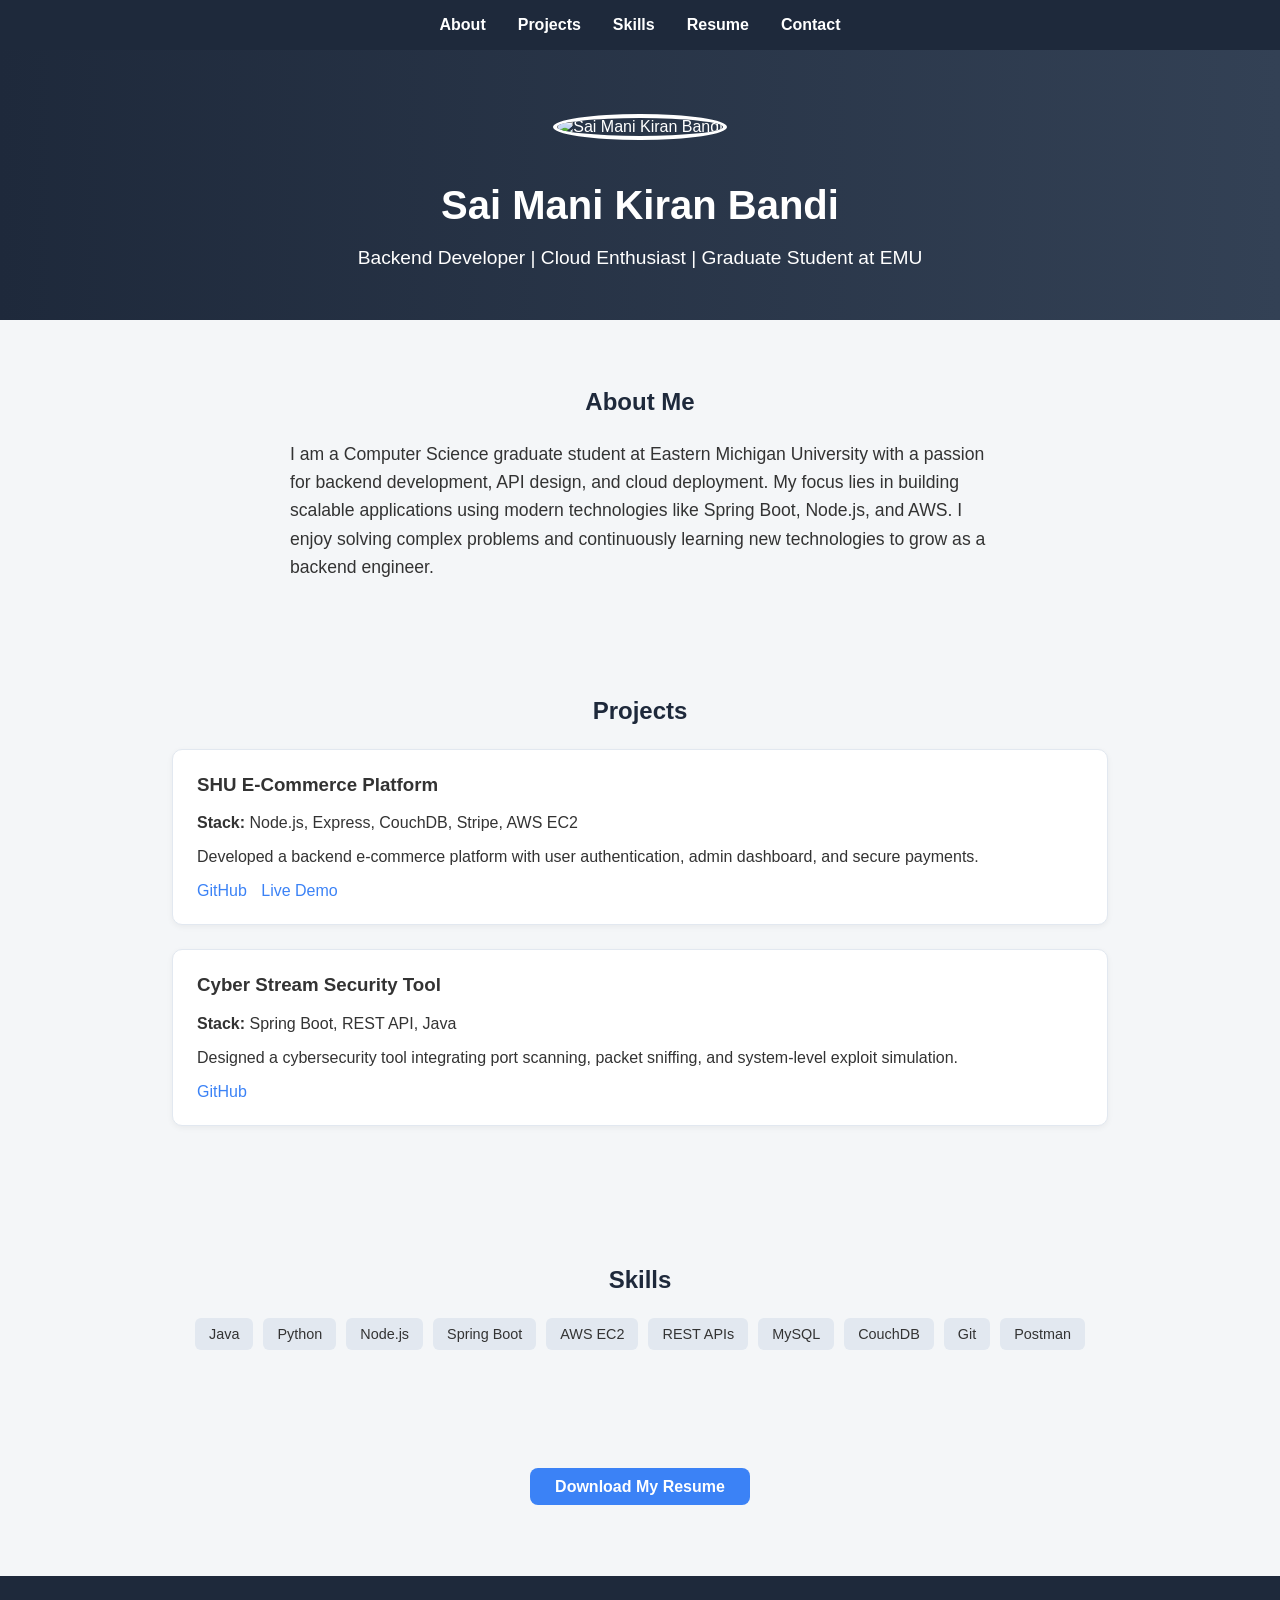
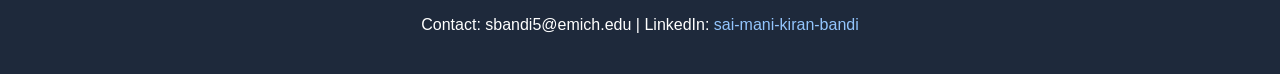
==== index.html @ 6022fe40 "Started the bare skeleton of portfolio website" ====
<!DOCTYPE html>
<html lang="en">
<head>
  <meta charset="UTF-8" />
  <meta name="viewport" content="width=device-width, initial-scale=1.0" />
  <title>Sai Mani Kiran Bandi | Portfolio</title>
  <style>
    * {
      box-sizing: border-box;
      scroll-behavior: smooth;
    }
    body {
      font-family: 'Segoe UI', Tahoma, Geneva, Verdana, sans-serif;
      margin: 0;
      padding: 0;
      background: #f4f6f8;
      color: #333;
    }
    nav {
      background: #1e293b;
      padding: 1rem;
      display: flex;
      justify-content: center;
      gap: 2rem;
    }
    nav a {
      color: #fff;
      text-decoration: none;
      font-weight: bold;
    }
    nav a:hover {
      color: #93c5fd;
    }
    header {
      text-align: center;
      padding: 4rem 1rem 2rem;
      background: linear-gradient(to right, #1e293b, #334155);
      color: white;
    }
    header img {
      border-radius: 50%;
      width: 130px;
      height: 130px;
      object-fit: cover;
      border: 4px solid #fff;
      margin-bottom: 1rem;
    }
    .hero h1 {
      font-size: 2.5rem;
      margin-bottom: 0.5rem;
    }
    .hero p {
      font-size: 1.2rem;
    }
    section {
      padding: 3rem 2rem;
      max-width: 1000px;
      margin: auto;
    }
    h2 {
      color: #1e293b;
      margin-bottom: 1.5rem;
      text-align: center;
    }
    .about p {
      max-width: 700px;
      margin: auto;
      font-size: 1.1rem;
      line-height: 1.6;
    }
    .project-card {
      background: white;
      border: 1px solid #e2e8f0;
      border-radius: 10px;
      padding: 1.5rem;
      margin-bottom: 1.5rem;
      box-shadow: 0 2px 6px rgba(0, 0, 0, 0.05);
    }
    .project-card h3 {
      margin-top: 0;
    }
    .project-card a {
      color: #3b82f6;
      text-decoration: none;
      margin-right: 10px;
    }
    .skills {
      display: flex;
      flex-wrap: wrap;
      gap: 10px;
      justify-content: center;
    }
    .skills span {
      background: #e2e8f0;
      padding: 8px 14px;
      border-radius: 6px;
      font-size: 0.9rem;
    }
    .resume {
      text-align: center;
      margin-top: 2rem;
    }
    .resume a {
      background: #3b82f6;
      color: white;
      padding: 10px 25px;
      border-radius: 8px;
      text-decoration: none;
      font-weight: bold;
    }
    footer {
      background: #1e293b;
      color: white;
      text-align: center;
      padding: 1.5rem 1rem;
      margin-top: 2rem;
    }
    footer a {
      color: #93c5fd;
      text-decoration: none;
    }
  </style>
</head>
<body>
  <nav>
    <a href="#about">About</a>
    <a href="#projects">Projects</a>
    <a href="#skills">Skills</a>
    <a href="#resume">Resume</a>
    <a href="#contact">Contact</a>
  </nav>

  <header class="hero">
    <img src="./Images/20240710_191443.jpg" alt="Sai Mani Kiran Bandi" />
    <h1>Sai Mani Kiran Bandi</h1>
    <p>Backend Developer | Cloud Enthusiast | Graduate Student at EMU</p>
  </header>

  <section id="about" class="about">
    <h2>About Me</h2>
    <p>
      I am a Computer Science graduate student at Eastern Michigan University with a passion for backend development, API design, and cloud deployment. My focus lies in building scalable applications using modern technologies like Spring Boot, Node.js, and AWS. I enjoy solving complex problems and continuously learning new technologies to grow as a backend engineer.
    </p>
  </section>

  <section id="projects">
    <h2>Projects</h2>
    <div class="project-card">
      <h3>SHU E-Commerce Platform</h3>
      <p><strong>Stack:</strong> Node.js, Express, CouchDB, Stripe, AWS EC2</p>
      <p>Developed a backend e-commerce platform with user authentication, admin dashboard, and secure payments.</p>
      <a href="https://github.com/yourusername/shu-ecommerce" target="_blank">GitHub</a>
      <a href="https://saimanikiranbandi.com/Ecommerce-couchdb/Login/login.html" target="_blank">Live Demo</a>
    </div>
    <div class="project-card">
      <h3>Cyber Stream Security Tool</h3>
      <p><strong>Stack:</strong> Spring Boot, REST API, Java</p>
      <p>Designed a cybersecurity tool integrating port scanning, packet sniffing, and system-level exploit simulation.</p>
      <a href="https://github.com/yourusername/cyber-stream" target="_blank">GitHub</a>
    </div>
  </section>

  <section id="skills">
    <h2>Skills</h2>
    <div class="skills">
      <span>Java</span>
      <span>Python</span>
      <span>Node.js</span>
      <span>Spring Boot</span>
      <span>AWS EC2</span>
      <span>REST APIs</span>
      <span>MySQL</span>
      <span>CouchDB</span>
      <span>Git</span>
      <span>Postman</span>
    </div>
  </section>

  <section id="resume" class="resume">
    <a href="/resume/SaiManiKiranBandi_Backend_Resume.pdf" target="_blank">Download My Resume</a>
  </section>

  <footer id="contact">
    <p>Contact: sbandi5@emich.edu | LinkedIn: <a href="https://linkedin.com/in/sai-mani-kiran-bandi-66b18a21a">sai-mani-kiran-bandi</a></p>
  </footer>
</body>
</html>
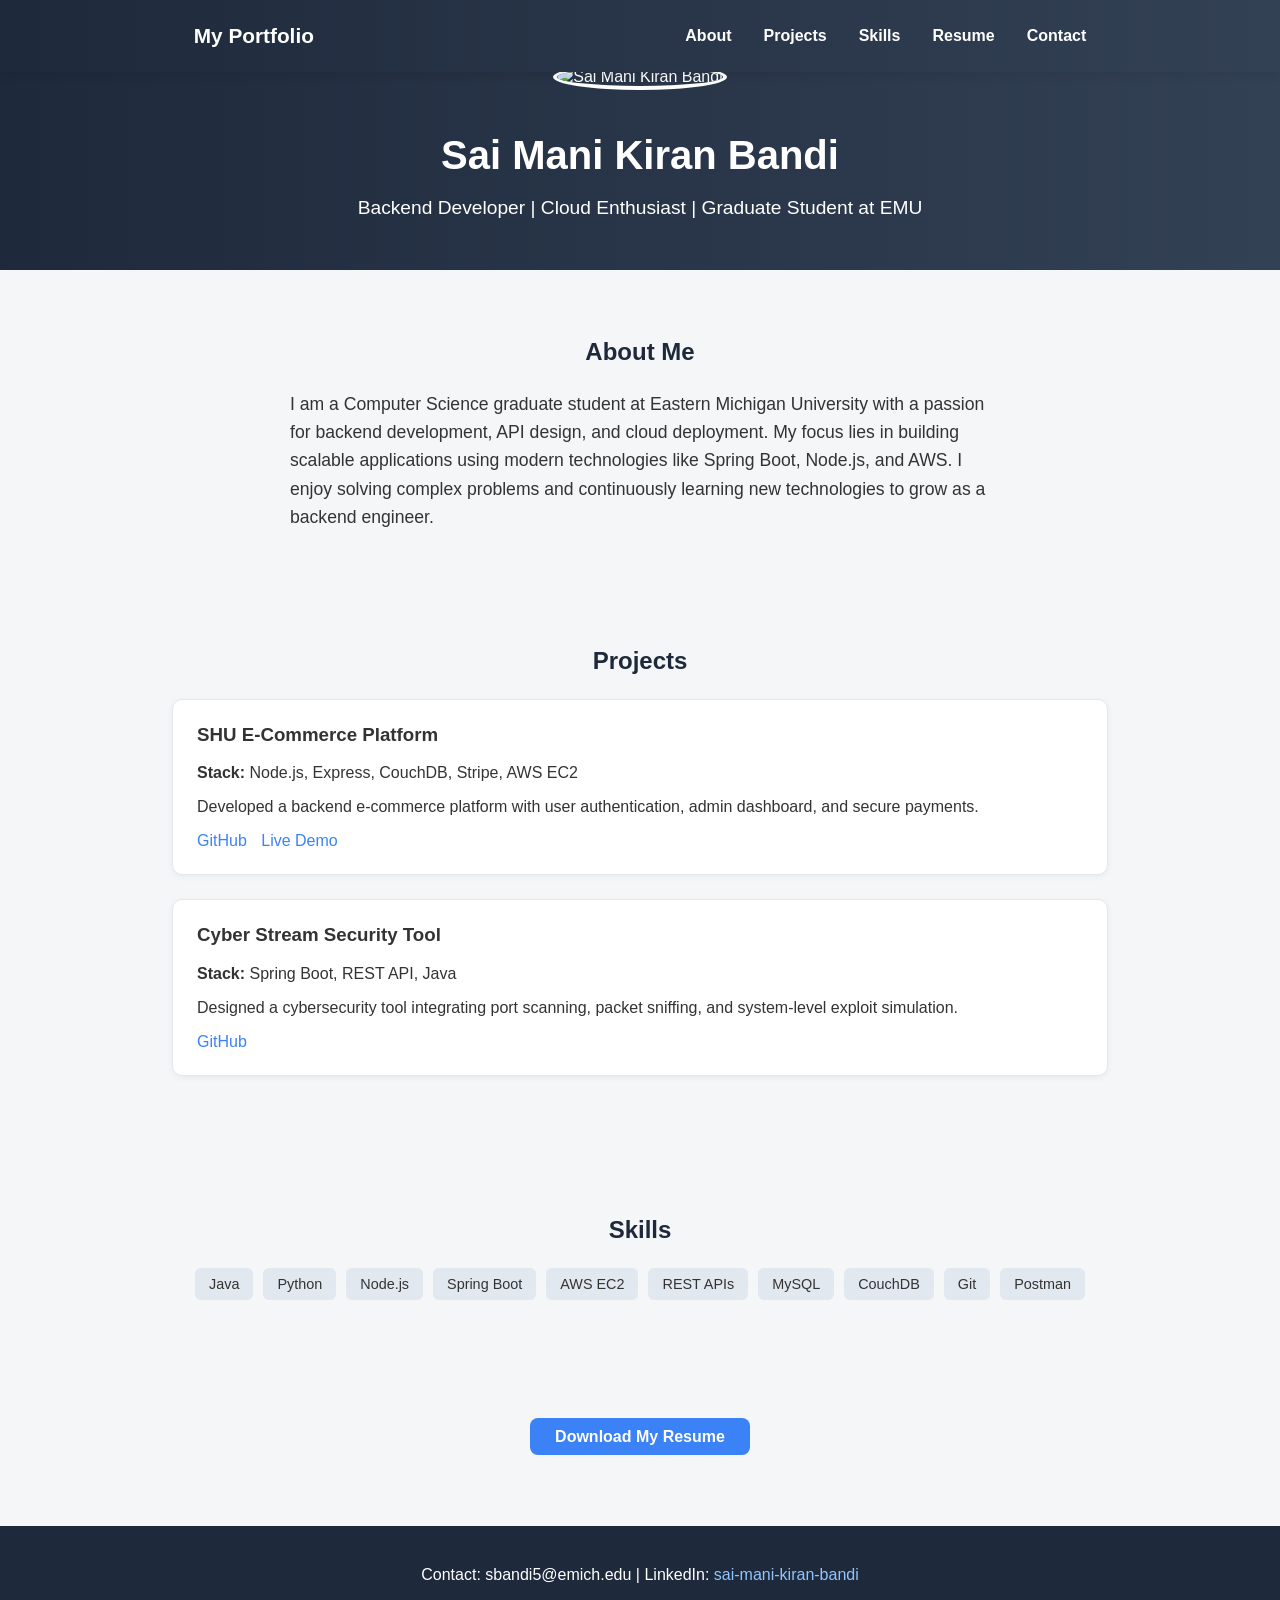
==== commit 01ef7d67: "changed the look of the nav bar" ====
--- a/index.html
+++ b/index.html
@@ -20,8 +20,12 @@
       background: #1e293b;
       padding: 1rem;
       display: flex;
-      justify-content: center;
+      justify-content: space-around;
       gap: 2rem;
+    }
+    nav h3{
+      color: #fff;
+      font-weight: bold;
     }
     nav a {
       color: #fff;
@@ -122,13 +126,23 @@
   </style>
 </head>
 <body>
-  <nav>
-    <a href="#about">About</a>
-    <a href="#projects">Projects</a>
-    <a href="#skills">Skills</a>
-    <a href="#resume">Resume</a>
-    <a href="#contact">Contact</a>
-  </nav>
+  <nav style="
+    background: linear-gradient(to right, #1e293b, #334155);
+    padding: 1.5rem;
+    position: fixed;
+    width: 100%;
+    top: 0;
+    z-index: 1000;
+    box-shadow: 0 2px 10px rgba(0,0,0,0.1);">
+    <h3 style="margin: 0; font-size: 1.3rem;"><a href="./index.html">My Portfolio</a></h3>
+    <div style="display: flex; gap: 2rem; align-items: center;">
+      <a href="#about" style="transition: color 0.3s ease;">About</a>
+      <a href="#projects" style="transition: color 0.3s ease;">Projects</a>
+      <a href="#skills" style="transition: color 0.3s ease;">Skills</a>
+      <a href="#resume" style="transition: color 0.3s ease;">Resume</a>
+      <a href="#contact" style="transition: color 0.3s ease;">Contact</a>
+    </div>
+  </nav></nav>
 
   <header class="hero">
     <img src="./Images/20240710_191443.jpg" alt="Sai Mani Kiran Bandi" />
@@ -177,7 +191,7 @@
   </section>
 
   <section id="resume" class="resume">
-    <a href="/resume/SaiManiKiranBandi_Backend_Resume.pdf" target="_blank">Download My Resume</a>
+    <a href="./Resume/SaiManiKiranBandiResume.pdf" target="_blank">Download My Resume</a>
   </section>
 
   <footer id="contact">
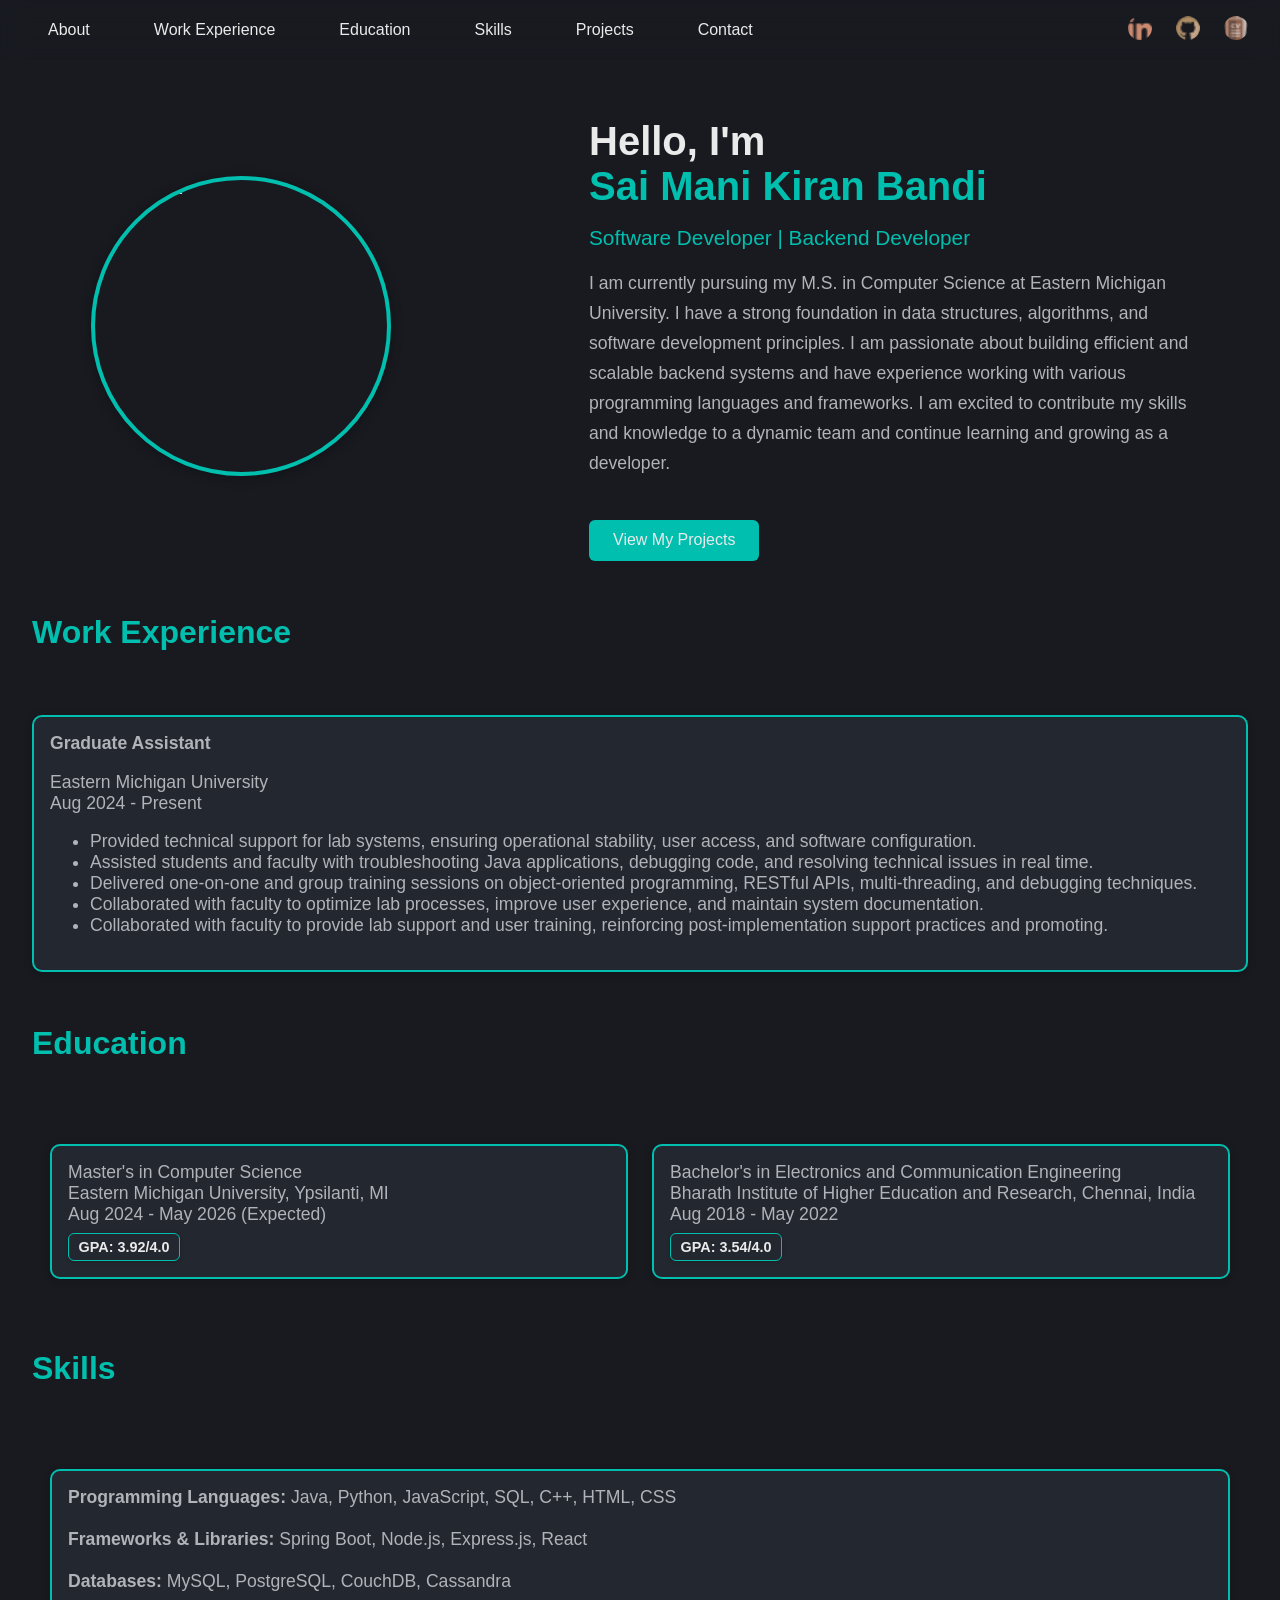
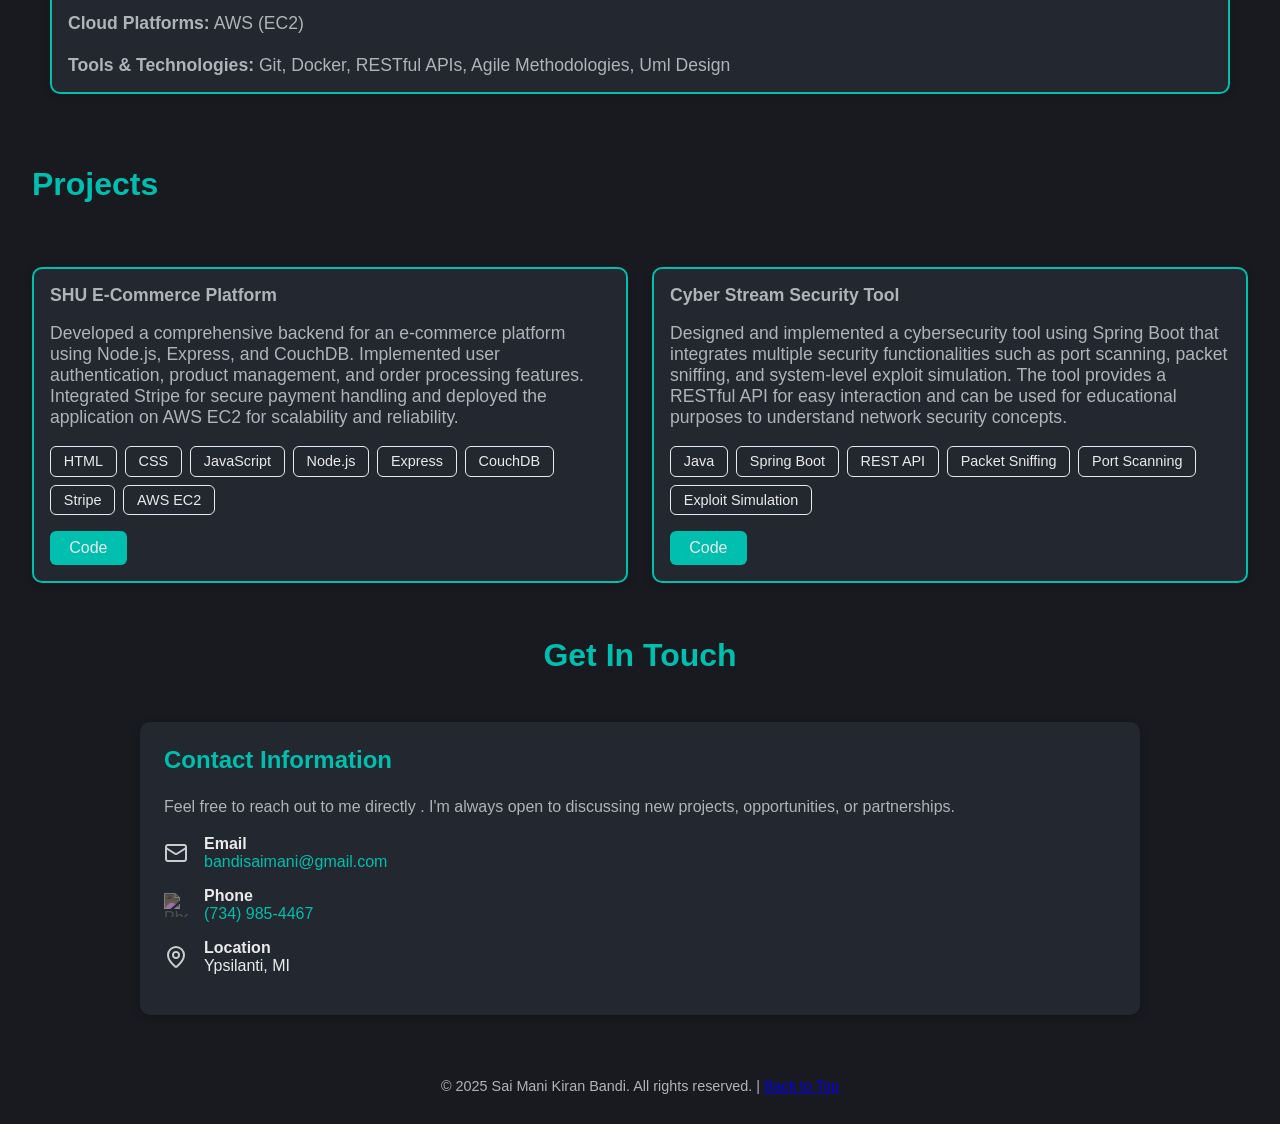
==== commit 45468e4a: "changed the filename to index.html" ====
--- a/index.html
+++ b/index.html
@@ -1,201 +1,692 @@
 <!DOCTYPE html>
 <html lang="en">
+
 <head>
-  <meta charset="UTF-8" />
-  <meta name="viewport" content="width=device-width, initial-scale=1.0" />
-  <title>Sai Mani Kiran Bandi | Portfolio</title>
-  <style>
-    * {
-      box-sizing: border-box;
-      scroll-behavior: smooth;
-    }
-    body {
-      font-family: 'Segoe UI', Tahoma, Geneva, Verdana, sans-serif;
-      margin: 0;
-      padding: 0;
-      background: #f4f6f8;
-      color: #333;
-    }
-    nav {
-      background: #1e293b;
-      padding: 1rem;
-      display: flex;
-      justify-content: space-around;
-      gap: 2rem;
-    }
-    nav h3{
-      color: #fff;
-      font-weight: bold;
-    }
-    nav a {
-      color: #fff;
-      text-decoration: none;
-      font-weight: bold;
-    }
-    nav a:hover {
-      color: #93c5fd;
-    }
-    header {
-      text-align: center;
-      padding: 4rem 1rem 2rem;
-      background: linear-gradient(to right, #1e293b, #334155);
-      color: white;
-    }
-    header img {
-      border-radius: 50%;
-      width: 130px;
-      height: 130px;
-      object-fit: cover;
-      border: 4px solid #fff;
-      margin-bottom: 1rem;
-    }
-    .hero h1 {
-      font-size: 2.5rem;
-      margin-bottom: 0.5rem;
-    }
-    .hero p {
-      font-size: 1.2rem;
-    }
-    section {
-      padding: 3rem 2rem;
-      max-width: 1000px;
-      margin: auto;
-    }
-    h2 {
-      color: #1e293b;
-      margin-bottom: 1.5rem;
-      text-align: center;
-    }
-    .about p {
-      max-width: 700px;
-      margin: auto;
-      font-size: 1.1rem;
-      line-height: 1.6;
-    }
-    .project-card {
-      background: white;
-      border: 1px solid #e2e8f0;
-      border-radius: 10px;
-      padding: 1.5rem;
-      margin-bottom: 1.5rem;
-      box-shadow: 0 2px 6px rgba(0, 0, 0, 0.05);
-    }
-    .project-card h3 {
-      margin-top: 0;
-    }
-    .project-card a {
-      color: #3b82f6;
-      text-decoration: none;
-      margin-right: 10px;
-    }
-    .skills {
-      display: flex;
-      flex-wrap: wrap;
-      gap: 10px;
-      justify-content: center;
-    }
-    .skills span {
-      background: #e2e8f0;
-      padding: 8px 14px;
-      border-radius: 6px;
-      font-size: 0.9rem;
-    }
-    .resume {
-      text-align: center;
-      margin-top: 2rem;
-    }
-    .resume a {
-      background: #3b82f6;
-      color: white;
-      padding: 10px 25px;
-      border-radius: 8px;
-      text-decoration: none;
-      font-weight: bold;
-    }
-    footer {
-      background: #1e293b;
-      color: white;
-      text-align: center;
-      padding: 1.5rem 1rem;
-      margin-top: 2rem;
-    }
-    footer a {
-      color: #93c5fd;
-      text-decoration: none;
-    }
-  </style>
+    <meta charset="UTF-8">
+    <meta name="viewport" content="width=device-width, initial-scale=1.0">
+    <title>Portfolio</title>
+    <style>
+        :root {
+            --bg-color: #181a20;
+            --card-bg: #23272f;
+            --accent: #00bfae;
+            --text: #eaeaea;
+            --text-secondary: #b0b3b8;
+            --nav-bg: #23272f;
+            --nav-hover: #2c313a;
+        }
+
+        /* Universal box-sizing to avoid unexpected overflows */
+        * {
+            box-sizing: border-box;
+        }
+
+        html,
+        body {
+            margin: 0;
+            padding: 0;
+            font-family: 'Segoe UI', 'Roboto', Arial, sans-serif;
+            background: var(--bg-color);
+            color: var(--text);
+            min-height: 100vh;
+            /* Prevent horizontal scrolling on narrow screens */
+            overflow-x: hidden;
+            scroll-behavior: smooth;
+        }
+
+        header {
+            backdrop-filter: blur(12px);
+            position: sticky;
+            top: 0;
+        }
+
+        nav.nav-div {
+            display: flex;
+            justify-content: space-between;
+            align-items: center;
+            padding: 1rem 2rem;
+        }
+
+        ul.list-items {
+            list-style: none;
+            display: flex;
+            gap: 2rem;
+            margin: 0;
+            padding: 0;
+        }
+
+        ul.list-items li a {
+            color: var(--text);
+            text-decoration: none;
+            font-weight: 500;
+            transition: color 0.2s;
+            padding: 0.5rem 1rem;
+            border-radius: 6px;
+        }
+
+        /* Ensure list items wrap gracefully to avoid horizontal overflow */
+        li {
+            word-wrap: break-word;
+        }
+
+        ul.list-items li a:hover {
+            background: var(--nav-hover);
+            color: var(--accent);
+        }
+
+        .images_nav {
+            display: flex;
+            gap: 1.5rem;
+            align-items: center;
+        }
+
+        .images_nav img {
+            width: 24px;
+            height: 24px;
+            filter: brightness(0.9) invert(0.8);
+            transition: filter 0.2s, transform 0.2s;
+            border-radius: 50%;
+        }
+
+        .images_nav a:hover img {
+            filter: brightness(1.2) invert(0.5) sepia(1) hue-rotate(120deg);
+            transform: scale(1.15);
+        }
+
+        .hero {
+            display: flex;
+            width: 100%;
+            flex-direction: row;
+            flex-wrap: wrap;
+            align-items: center;
+            justify-content: space-around;
+            gap: 3rem;
+            margin: 2rem 0;
+            max-width: 100%;
+            padding: 0 1rem;
+        }
+
+        .profile-img {
+            width: 300px;
+            height: 300px;
+            max-width: 90vw;
+            max-height: 90vw;
+            object-fit: cover;
+            border-radius: 50%;
+            border: 4px solid var(--accent);
+            box-shadow: 0 2px 12px rgba(0, 0, 0, 0.3);
+        }
+
+        .hero-text {
+            max-width: 600px;
+            flex: 1 1 300px;
+        }
+
+        .hero-text h1 {
+            font-size: 2.5rem;
+            margin-bottom: 0.5rem;
+            font-weight: 700;
+        }
+
+        .highlight {
+            color: var(--accent);
+        }
+
+        .hero-text h2 {
+            font-size: 1.3rem;
+            color: var(--accent);
+            margin-bottom: 1.2rem;
+            font-weight: 500;
+        }
+
+        .hero-text p {
+            color: var(--text-secondary);
+            font-size: 1.1rem;
+            line-height: 1.7;
+        }
+
+        .projects-button {
+            margin-top: 1.5rem;
+            padding: 0.7rem 1.5rem;
+            font-size: 1rem;
+            color: var(--text);
+            background: var(--accent);
+            border: none;
+            border-radius: 6px;
+            cursor: pointer;
+            transition: background 0.2s, transform 0.2s;
+        }
+
+        @media (max-width: 700px) {
+            .hero {
+                flex-direction: column;
+                gap: 2rem;
+                padding: 2rem 1rem;
+            }
+
+            nav.nav-div {
+                flex-direction: column;
+                gap: 1rem;
+                padding: 1rem;
+            }
+        }
+
+        .work-experience {
+            display: flex;
+            width: 100%;
+            flex-direction: column;
+            align-items: left;
+            justify-content: center;
+            gap: 3rem;
+            margin: 2rem 0;
+            max-width: 100%;
+            padding: 0 2rem;
+        }
+
+        .work-experience h1 {
+            font-size: 2rem;
+            color: var(--accent);
+            margin-bottom: 1rem;
+            text-align: left;
+            font-weight: 700;
+        }
+
+        .work {
+            display: flex;
+            flex-direction: column;
+            gap: 1.5rem;
+            color: var(--text-secondary);
+            font-size: 1.1rem;
+            text-align: left;
+            font-weight: 500;
+        }
+
+        .work section {
+            border: #00bfae solid 2px;
+            padding: 1rem;
+            border-radius: 10px;
+            background: var(--card-bg);
+            box-shadow: 0 2px 8px rgba(0, 0, 0, 0.2);
+            min-width: 0;
+        }
+
+        .Education {
+            display: flex;
+            width: 100%;
+            flex-direction: column;
+            align-items: left;
+            justify-content: center;
+            gap: 3rem;
+            margin: 2rem 0;
+            max-width: 100%;
+            padding: 0 2rem;
+        }
+
+        .university-details {
+            display: flex;
+            flex-direction: row;
+            flex-wrap: wrap;
+            gap: 1.5rem;
+            color: var(--text-secondary);
+            font-size: 1.1rem;
+            text-align: left;
+            font-weight: 500;
+            justify-content: flex-start;
+            border: #181a20 solid 2px;
+            padding: 1rem;
+        }
+
+        .university-details section {
+            flex: 1 1 calc(50% - 1.5rem);
+            min-width: 280px;
+            border: #00bfae solid 2px;
+            padding: 1rem;
+            border-radius: 10px;
+            background: var(--card-bg);
+            box-shadow: 0 2px 8px rgba(0, 0, 0, 0.2);
+        }
+
+        .Education h1 {
+            font-size: 2rem;
+            color: var(--accent);
+            margin-bottom: 1rem;
+            text-align: left;
+            font-weight: 700;
+        }
+
+        .Gpa-div {
+            margin-top: 0.5rem;
+            font-weight: 600;
+            color: var(--text);
+            background: var(--nav-bg);
+            display: inline-block;
+            padding: 0.3rem 0.6rem;
+            border-radius: 6px;
+            font-size: 0.9rem;
+            box-shadow: 0 1px 4px rgba(0, 0, 0, 0.2);
+            border: 1px solid var(--accent);
+        }
+
+        @media (max-width: 700px) {
+            .university-details {
+                flex-direction: column;
+                gap: 1rem;
+            }
+        }
+
+        .Projects {
+            display: flex;
+            width: 100%;
+            flex-direction: column;
+            align-items: left;
+            justify-content: center;
+            gap: 3rem;
+            margin: 2rem 0;
+            max-width: 100%;
+            padding: 0 2rem;
+        }
+
+        .project-Details {
+            display: flex;
+            flex-direction: row;
+            flex-wrap: wrap;
+            gap: 1.5rem;
+            color: var(--text-secondary);
+            font-size: 1.1rem;
+            text-align: left;
+            font-weight: 500;
+        }
+
+        .project-Details section {
+            flex: 1 1 calc(50% - 1.5rem);
+            min-width: 280px;
+            border: #00bfae solid 2px;
+            padding: 1rem;
+            border-radius: 10px;
+            background: var(--card-bg);
+            box-shadow: 0 2px 8px rgba(0, 0, 0, 0.2);
+        }
+
+        .Projects h1 {
+            font-size: 2rem;
+            color: var(--accent);
+            margin-bottom: 1rem;
+            text-align: left;
+            font-weight: 700;
+        }
+
+        .tech-stack {
+            margin-top: 1rem;
+            display: flex;
+            flex-wrap: wrap;
+            gap: 0.5rem;
+        }
+
+        .tech-buttons {
+            background: var(--nav-bg);
+            color: var(--text);
+            border: 1px solid;
+            border-radius: 6px;
+            padding: 0.4rem 0.8rem;
+            font-size: 0.9rem;
+            cursor: default;
+        }
+
+        .tech-buttons:hover {
+            background: var(--accent);
+            color: var(--bg-color);
+            border-color: var(--accent);
+        }
+
+        .GitLink {
+            margin-top: 1rem;
+            padding: 0.5rem 1.2rem;
+            font-size: 1rem;
+            color: var(--text);
+            background: var(--accent);
+            border: none;
+            border-radius: 6px;
+            cursor: pointer;
+            transition: background 0.2s, transform 0.2s;
+        }
+
+        .GitLink a {
+            color: var(--text);
+            text-decoration: none;
+        }
+        .GitLink:hover {
+            background: var(--nav-hover);
+            color: var(--accent);
+            transform: scale(1.05);
+        }
+        @media (max-width: 700px) {
+            .project-Details {
+                flex-direction: column;
+                gap: 1rem;
+            }
+        }
+        .contact-section {
+            display: flex;
+            width: 100%;
+            flex-direction: column;
+            align-items: center;
+            justify-content: center;
+            gap: 2rem;
+            margin: 2rem 0;
+            max-width: 100%;
+            padding: 0 2rem;
+        }
+        .contact-title {
+            font-size: 2rem;
+            color: var(--accent);
+            margin-bottom: 1rem;
+            text-align: center;
+            font-weight: 700;
+        }
+        .contact-container {
+            display: flex;
+            flex-direction: row;
+            flex-wrap: wrap;
+            gap: 2rem;
+            width: 100%;
+            max-width: 1000px;
+        }
+        .contact-info, .contact-form {
+            flex: 1 1 320px;
+            background: var(--card-bg);
+            padding: 1.5rem;
+            border-radius: 10px;
+            box-shadow: 0 2px 8px rgba(0, 0, 0, 0.2);
+        }
+        .contact-info h2, .contact-form h2 {
+            margin-top: 0;
+            color: var(--accent);
+        }
+        .contact-info p {
+            color: var(--text-secondary);
+            line-height: 1.6;
+        }
+        .contact-item {
+            display: flex;
+            align-items: center;
+            gap: 1rem;
+            margin: 1rem 0;
+        }
+        .contact-icon {
+            width: 24px;
+            height: 24px;
+            filter: brightness(0.9) invert(0.8);
+        }
+        .contact-label {
+            font-weight: 600;
+            color: var(--text);
+        }
+        .contact-link {
+            color: var(--accent);
+            text-decoration: none;
+        }
+        .contact-link:hover {
+            text-decoration: underline;
+        }
+        .contact-form label {
+            display: block;
+            margin: 0.5rem 0 0.2rem;
+            color: var(--text);
+            font-weight: 600;
+        }
+        .contact-form input, .contact-form textarea {
+            width: 100%;
+            padding: 0.5rem;
+            border: 1px solid #444c56;
+            border-radius: 6px;
+            background: var(--nav-bg);
+            color: var(--text);
+            font-size: 1rem;
+            resize: vertical;
+        }
+        .contact-form input:focus, .contact-form textarea:focus {
+            outline: none;
+            border-color: var(--accent);
+            box-shadow: 0 0 5px var(--accent);
+        }
+        .send-btn {
+            margin-top: 1rem;
+            padding: 0.7rem 1.5rem;
+            font-size: 1rem;
+            color: var(--text);
+            background: var(--accent);
+            border: none;
+            border-radius: 6px;
+            cursor: pointer;
+            display: flex;
+            align-items: center;
+            gap: 0.5rem;
+            transition: background 0.2s, transform 0.2s;
+        }
+        .send-btn:hover {
+            background: var(--nav-hover);
+            color: var(--accent);
+            transform: scale(1.05);
+        }
+        .send-icon {
+            width: 20px;
+            height: 20px;
+            filter: brightness(0.9) invert(0.8);
+        }
+        @media (max-width: 700px) {
+            .contact-container {
+                flex-direction: column;
+            }
+        }
+
+        footer {
+            text-align: center;
+            padding: 1rem;
+            color: var(--text-secondary);
+            font-size: 0.9rem;
+            margin-top: 2rem;
+        }
+    </style>
 </head>
+
 <body>
-  <nav style="
-    background: linear-gradient(to right, #1e293b, #334155);
-    padding: 1.5rem;
-    position: fixed;
-    width: 100%;
-    top: 0;
-    z-index: 1000;
-    box-shadow: 0 2px 10px rgba(0,0,0,0.1);">
-    <h3 style="margin: 0; font-size: 1.3rem;"><a href="./index.html">My Portfolio</a></h3>
-    <div style="display: flex; gap: 2rem; align-items: center;">
-      <a href="#about" style="transition: color 0.3s ease;">About</a>
-      <a href="#projects" style="transition: color 0.3s ease;">Projects</a>
-      <a href="#skills" style="transition: color 0.3s ease;">Skills</a>
-      <a href="#resume" style="transition: color 0.3s ease;">Resume</a>
-      <a href="#contact" style="transition: color 0.3s ease;">Contact</a>
+    <header id="header-div">
+        <nav class="nav-div">
+            <ul class="list-items">
+                <li><a href="#about">About</a></li>
+                <li><a href="#work-experience">Work Experience</a></li>
+                <li><a href="#education">Education</a></li>
+                <li><a href="#skills">Skills</a></li>
+                <li><a href="#projects">Projects</a></li>
+                <li><a href="#contact">Contact</a></li>
+            </ul>
+            <div class="images_nav">
+                <a href="https://linkedin.com/in/sai-mani-kiran-bandi-66b18a21a" target="_blank">
+                    <img src="./Images/linkedin.png" alt="LinkedIn">
+                </a>
+                <a href="https://github.com/sbandi5" target="_blank">
+                    <img src="./Images/github.png" alt="GitHub">
+                </a>
+                <a href="./Resume/SaiManiKiranBandiResume.pdf" target="_blank">
+                    <img src="./Images/resume.png" alt="Resume">
+                </a>
+            </div>
+        </nav>
+    </header>
+
+    <div class="hero" id="about">
+        <img src="./Images/20240710_191443.jpg" alt="HeadShot" class="profile-img">
+        <div class="hero-text">
+            <h1>Hello, I'm <br><span class="highlight">Sai Mani Kiran Bandi</span></h1>
+            <h2>Software Developer | Backend Developer</h2>
+            <p>
+                I am currently pursuing my M.S. in Computer Science at Eastern Michigan University.
+                I have a strong foundation in data structures, algorithms, and software development principles.
+                I am passionate about building efficient and scalable backend systems and have experience working with
+                various programming languages and frameworks.
+                I am excited to contribute my skills and knowledge to a dynamic team and continue learning and growing
+                as a developer.
+            </p>
+            <button class="projects-button" onclick="location.href='#projects'">View My Projects</button>
+        </div>
     </div>
-  </nav></nav>
-
-  <header class="hero">
-    <img src="./Images/20240710_191443.jpg" alt="Sai Mani Kiran Bandi" />
-    <h1>Sai Mani Kiran Bandi</h1>
-    <p>Backend Developer | Cloud Enthusiast | Graduate Student at EMU</p>
-  </header>
-
-  <section id="about" class="about">
-    <h2>About Me</h2>
-    <p>
-      I am a Computer Science graduate student at Eastern Michigan University with a passion for backend development, API design, and cloud deployment. My focus lies in building scalable applications using modern technologies like Spring Boot, Node.js, and AWS. I enjoy solving complex problems and continuously learning new technologies to grow as a backend engineer.
-    </p>
-  </section>
-
-  <section id="projects">
-    <h2>Projects</h2>
-    <div class="project-card">
-      <h3>SHU E-Commerce Platform</h3>
-      <p><strong>Stack:</strong> Node.js, Express, CouchDB, Stripe, AWS EC2</p>
-      <p>Developed a backend e-commerce platform with user authentication, admin dashboard, and secure payments.</p>
-      <a href="https://github.com/yourusername/shu-ecommerce" target="_blank">GitHub</a>
-      <a href="https://saimanikiranbandi.com/Ecommerce-couchdb/Login/login.html" target="_blank">Live Demo</a>
+    <!-- Wprk-Experience Section -->
+    <div class="work-experience" id="work-experience">
+        <h1>Work Experience</h1>
+        <div class="work">
+            <section>
+                <strong>Graduate Assistant</strong><br>
+                <p>
+                    Eastern Michigan University<br>
+                    Aug 2024 - Present<br>
+                </p>
+                <ul>
+                    <li>Provided technical support for lab systems, ensuring operational stability, user access, and
+                        software configuration. </li>
+                    <li>Assisted students and faculty with troubleshooting Java applications, debugging code, and
+                        resolving technical issues in real time. </li>
+                    <li>Delivered one-on-one and group training sessions on object-oriented programming, RESTful APIs,
+                        multi-threading, and debugging
+                        techniques. </li>
+                    <li>Collaborated with faculty to optimize lab processes, improve user experience, and maintain
+                        system documentation. </li>
+                    <li>Collaborated with faculty to provide lab support and user training, reinforcing
+                        post-implementation support practices and promoting.
+                </ul>
+
+            </section>
+        </div>
     </div>
-    <div class="project-card">
-      <h3>Cyber Stream Security Tool</h3>
-      <p><strong>Stack:</strong> Spring Boot, REST API, Java</p>
-      <p>Designed a cybersecurity tool integrating port scanning, packet sniffing, and system-level exploit simulation.</p>
-      <a href="https://github.com/yourusername/cyber-stream" target="_blank">GitHub</a>
+    <!-- Education Section -->
+    <div class="Education" id="education">
+        <h1>Education</h1>
+        <div class="university-details">
+            <section>
+                Master's in Computer Science<br>
+                Eastern Michigan University, Ypsilanti, MI<br>
+                Aug 2024 - May 2026 (Expected)<br>
+                <div class="Gpa-div">GPA: 3.92/4.0</div>
+            </section>
+            <section>
+                Bachelor's in Electronics and Communication Engineering<br>
+                Bharath Institute of Higher Education and Research, Chennai, India<br>
+                Aug 2018 - May 2022<br>
+                <div class="Gpa-div">GPA: 3.54/4.0</div>
+            </section>
+        </div>
     </div>
-  </section>
-
-  <section id="skills">
-    <h2>Skills</h2>
-    <div class="skills">
-      <span>Java</span>
-      <span>Python</span>
-      <span>Node.js</span>
-      <span>Spring Boot</span>
-      <span>AWS EC2</span>
-      <span>REST APIs</span>
-      <span>MySQL</span>
-      <span>CouchDB</span>
-      <span>Git</span>
-      <span>Postman</span>
+    <!-- Skills Section -->
+    <div class="Education" id="skills">
+        <h1>Skills</h1>
+        <div class="university-details">
+            <section>
+                <strong>Programming Languages:</strong> Java, Python, JavaScript, SQL, C++, HTML, CSS<br><br>
+                <strong>Frameworks & Libraries:</strong> Spring Boot, Node.js, Express.js, React<br><br>
+                <strong>Databases:</strong> MySQL, PostgreSQL, CouchDB, Cassandra<br><br>
+                <strong>Cloud Platforms:</strong> AWS (EC2)<br><br>
+                <strong>Tools & Technologies:</strong> Git, Docker, RESTful APIs, Agile Methodologies, Uml Design
+            </section>
+        </div>
+
     </div>
-  </section>
-
-  <section id="resume" class="resume">
-    <a href="./Resume/SaiManiKiranBandiResume.pdf" target="_blank">Download My Resume</a>
-  </section>
-
-  <footer id="contact">
-    <p>Contact: sbandi5@emich.edu | LinkedIn: <a href="https://linkedin.com/in/sai-mani-kiran-bandi-66b18a21a">sai-mani-kiran-bandi</a></p>
-  </footer>
+    <!-- Projects Section -->
+    <div class="Projects" id="projects">
+        <h1>Projects</h1>
+        <div class="project-Details">
+            <section>
+                <strong>SHU E-Commerce Platform</strong><br>
+                <p>
+                    Developed a comprehensive backend for an e-commerce platform using Node.js, Express, and CouchDB.
+                    Implemented user authentication, product management, and order processing features. Integrated
+                    Stripe
+                    for secure payment handling and deployed the application on AWS EC2 for scalability and reliability.
+                </p>
+                <div class="tech-stack">
+                    <button class="tech-buttons">HTML</button>
+                    <button class="tech-buttons">CSS</button>
+                    <button class="tech-buttons">JavaScript</button>
+                    <button class="tech-buttons">Node.js</button>
+                    <button class="tech-buttons">Express</button>
+                    <button class="tech-buttons">CouchDB</button>
+                    <button class="tech-buttons">Stripe</button>
+                    <button class="tech-buttons">AWS EC2</button>
+                </div>
+                <button class="GitLink"><a href="https://github.com/sbandi5/Ecommerce-couchdb"
+                        target="_blank">Code</a></button>
+            </section>
+            <section>
+                <strong>Cyber Stream Security Tool</strong><br>
+                <p>
+                    Designed and implemented a cybersecurity tool using Spring Boot that integrates multiple security
+                    functionalities such as port scanning, packet sniffing, and system-level exploit simulation. The
+                    tool
+                    provides a RESTful API for easy interaction and can be used for educational purposes to understand
+                    network security concepts.
+                </p>
+                <div class="tech-stack">
+                    <button class="tech-buttons">Java</button>
+                    <button class="tech-buttons">Spring Boot</button>
+                    <button class="tech-buttons">REST API</button>
+                    <button class="tech-buttons">Packet Sniffing</button>
+                    <button class="tech-buttons">Port Scanning</button>
+                    <button class="tech-buttons">Exploit Simulation</button>
+                </div>
+                <button class="GitLink"><a href="https://github.com/sbandi5/network-tool"
+                        target="_blank">Code</a></button>
+            </section>
+        </div>
+    </div>
+
+    <!-- Contact Section -->
+    <div class="contact-section" id="contact">
+        <h1 class="contact-title">Get In Touch</h1>
+        <div class="contact-container">
+            <div class="contact-info">
+                <h2>Contact Information</h2>
+                <p>Feel free to reach out to me directly <!--or use the contact form !-->. I'm always open to discussing new
+                    projects, opportunities, or partnerships.</p>
+                <div class="contact-item">
+                    <img src="./Images/Email.png" alt="Email" class="contact-icon">
+                    <div>
+                        <span class="contact-label">Email</span><br>
+                        <a href="mailto:bandisaimani@gmail.com" class="contact-link">bandisaimani@gmail.com</a>
+                    </div>
+                </div>
+                <div class="contact-item">
+                    <img src="./Images/phone.png" alt="Phone" class="contact-icon">
+                    <div>
+                        <span class="contact-label">Phone</span><br>
+                        <a href="tel:+17349854467" class="contact-link">(734) 985-4467</a>
+                    </div>
+                </div>
+                <div class="contact-item">
+                    <img src="./Images/location.png" alt="Location" class="contact-icon">
+                    <div>
+                        <span class="contact-label">Location</span><br>
+                        Ypsilanti, MI
+                    </div>
+                </div>
+            </div>
+            <!-- <form class="contact-form">
+                <h2>Send Me a Message</h2>
+                <label for="name">Name</label>
+                <input type="text" id="name" name="name" placeholder="Your name" required>
+                <label for="email">Email</label>
+                <input type="email" id="email" name="email" placeholder="Your email" required>
+                <label for="message">Message</label>
+                <textarea id="message" name="message" rows="4" placeholder="How can I help you?" required></textarea>
+                <button type="submit" class="send-btn" onclick="SendEmail()">
+                    <img src="./Images/send.png" alt="Send" class="send-icon"> Send Message
+                </button>
+            </form> -->
+        </div>
+    </div>
+
+    <!-- Footer Section -->
+    <footer>
+        <p>© 2025 Sai Mani Kiran Bandi. All rights reserved. | <a href="#about">Back to Top</a></p>
+    </footer>
+
 </body>
-</html>
+
+</html>
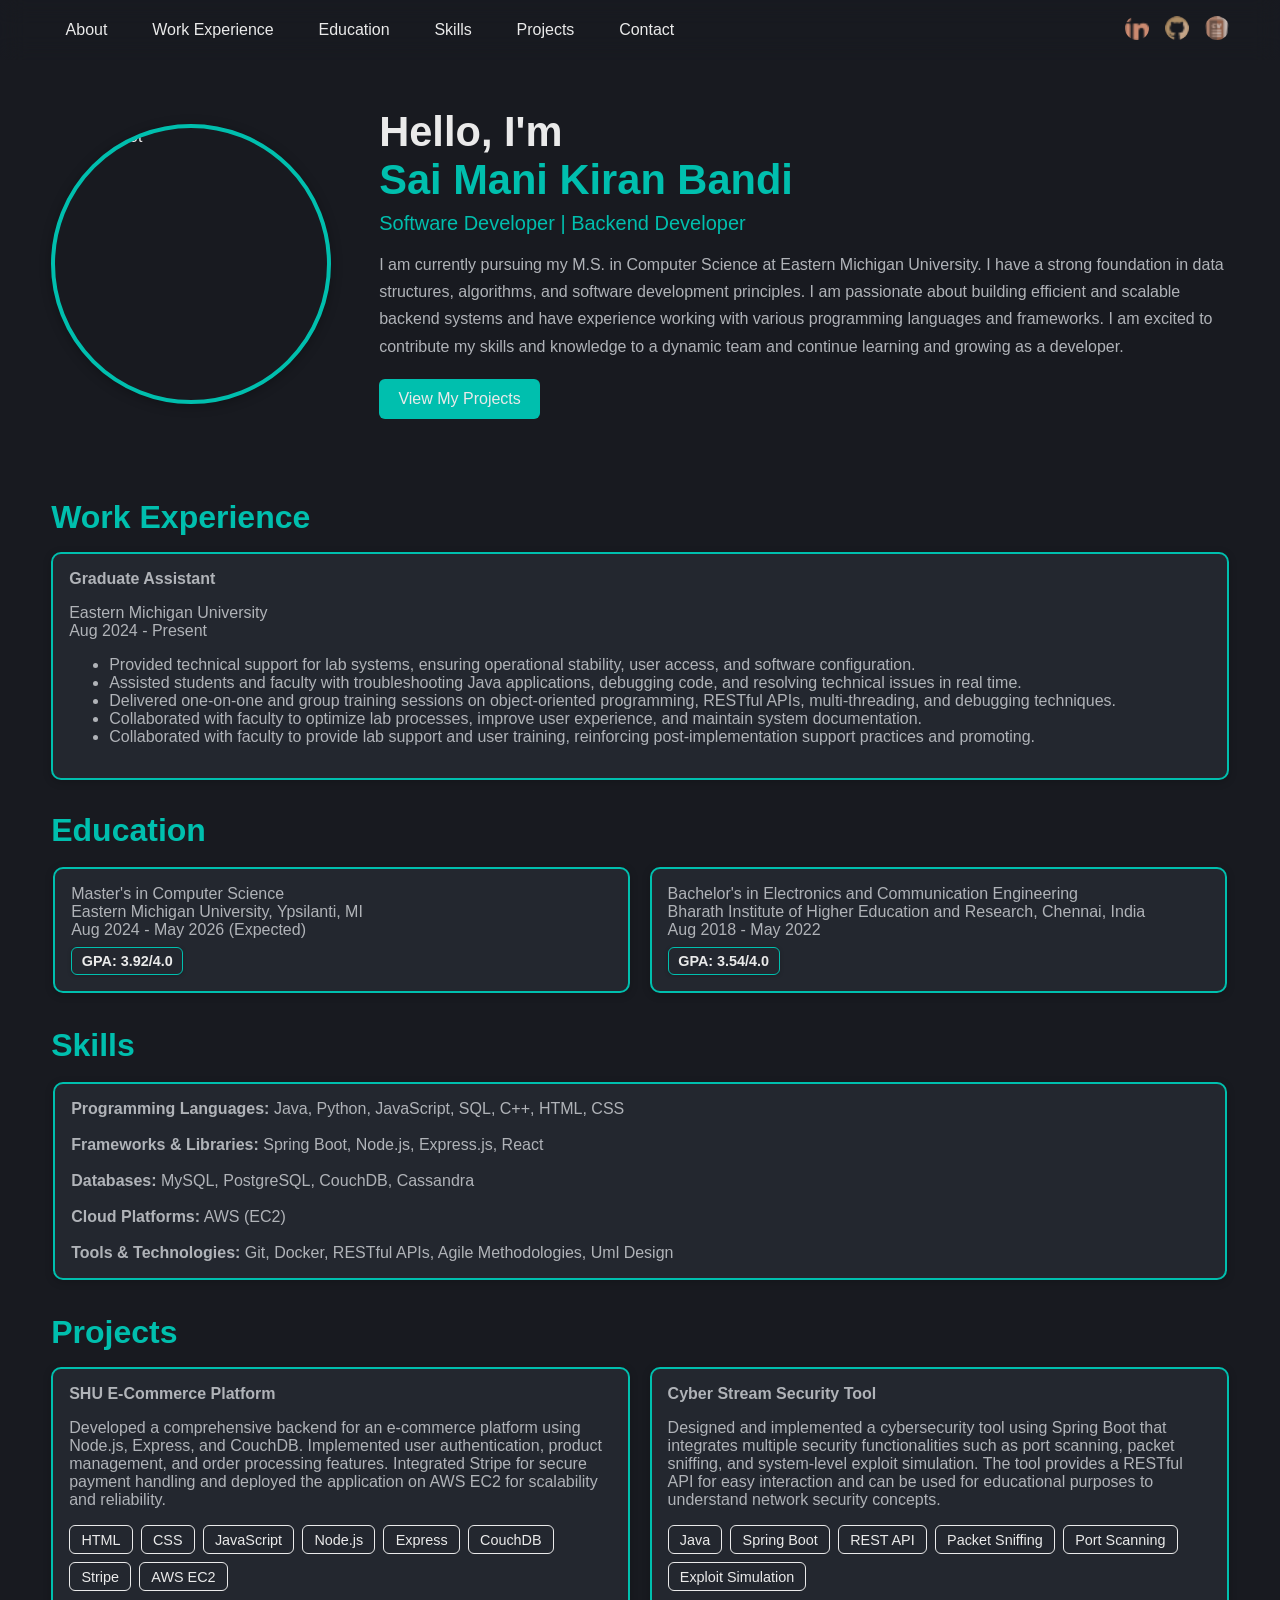
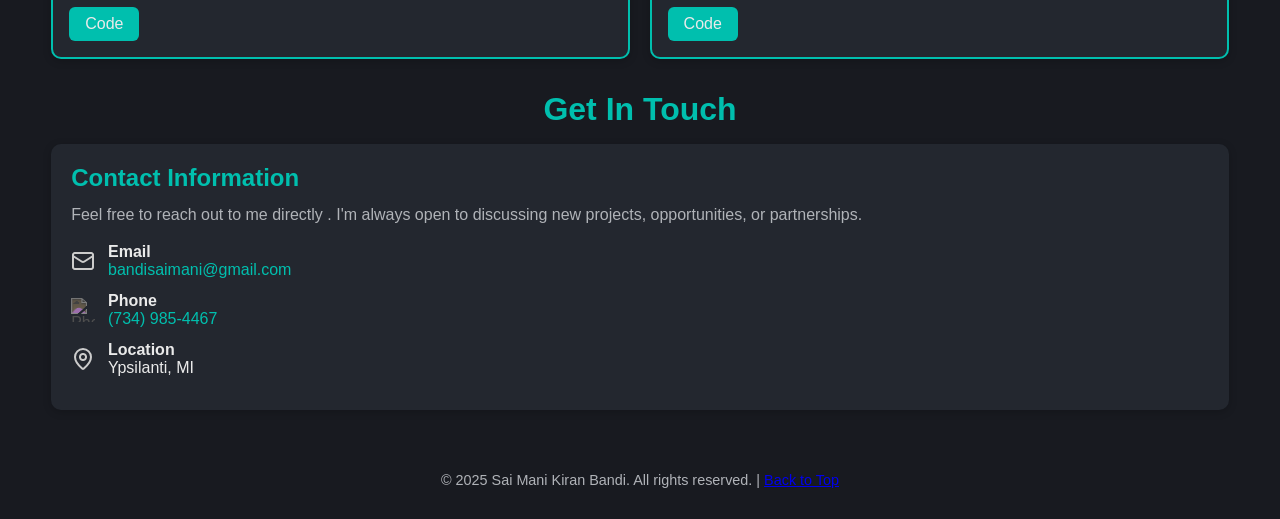
==== commit 9ee3e960: "Made website little bit responsivebased on the device we are using" ====
--- a/index.html
+++ b/index.html
@@ -16,7 +16,7 @@
             --nav-hover: #2c313a;
         }
 
-        /* Universal box-sizing to avoid unexpected overflows */
+        /* reset-ish */
         * {
             box-sizing: border-box;
         }
@@ -29,28 +29,40 @@
             background: var(--bg-color);
             color: var(--text);
             min-height: 100vh;
-            /* Prevent horizontal scrolling on narrow screens */
             overflow-x: hidden;
+            /* no sideways scroll */
             scroll-behavior: smooth;
         }
 
+        img {
+            max-width: 100%;
+            height: auto;
+        }
+
+        /* images never overflow */
+
+        /* header / nav */
         header {
-            backdrop-filter: blur(12px);
             position: sticky;
             top: 0;
+            backdrop-filter: blur(12px);
+            width: 100%;
+            z-index: 10;
         }
 
         nav.nav-div {
             display: flex;
+            align-items: center;
             justify-content: space-between;
-            align-items: center;
-            padding: 1rem 2rem;
+            gap: .75rem 1.5rem;
+            padding: 1rem 4vw;
         }
 
         ul.list-items {
             list-style: none;
             display: flex;
-            gap: 2rem;
+            flex-wrap: wrap;
+            gap: 1rem;
             margin: 0;
             padding: 0;
         }
@@ -59,14 +71,9 @@
             color: var(--text);
             text-decoration: none;
             font-weight: 500;
-            transition: color 0.2s;
-            padding: 0.5rem 1rem;
+            padding: .5rem .9rem;
             border-radius: 6px;
-        }
-
-        /* Ensure list items wrap gracefully to avoid horizontal overflow */
-        li {
-            word-wrap: break-word;
+            transition: .2s;
         }
 
         ul.list-items li a:hover {
@@ -76,7 +83,7 @@
 
         .images_nav {
             display: flex;
-            gap: 1.5rem;
+            gap: 1rem;
             align-items: center;
         }
 
@@ -84,47 +91,43 @@
             width: 24px;
             height: 24px;
             filter: brightness(0.9) invert(0.8);
-            transition: filter 0.2s, transform 0.2s;
+            transition: .2s;
             border-radius: 50%;
         }
 
         .images_nav a:hover img {
             filter: brightness(1.2) invert(0.5) sepia(1) hue-rotate(120deg);
-            transform: scale(1.15);
-        }
-
+            transform: scale(1.12);
+        }
+
+        /* hero */
         .hero {
             display: flex;
-            width: 100%;
-            flex-direction: row;
             flex-wrap: wrap;
             align-items: center;
-            justify-content: space-around;
-            gap: 3rem;
-            margin: 2rem 0;
-            max-width: 100%;
-            padding: 0 1rem;
+            justify-content: space-between;
+            gap: clamp(1rem, 4vw, 3rem);
+            padding: clamp(1rem, 4vw, 3rem) 4vw;
+            width: 100%;
         }
 
         .profile-img {
-            width: 300px;
-            height: 300px;
-            max-width: 90vw;
-            max-height: 90vw;
+            width: clamp(160px, 32vw, 280px);
+            height: clamp(160px, 32vw, 280px);
             object-fit: cover;
             border-radius: 50%;
             border: 4px solid var(--accent);
-            box-shadow: 0 2px 12px rgba(0, 0, 0, 0.3);
+            box-shadow: 0 2px 12px rgba(0, 0, 0, .3);
         }
 
         .hero-text {
-            max-width: 600px;
-            flex: 1 1 300px;
+            flex: 1 1 360px;
+            min-width: 260px;
         }
 
         .hero-text h1 {
-            font-size: 2.5rem;
-            margin-bottom: 0.5rem;
+            font-size: clamp(1.8rem, 3vw + 1rem, 2.6rem);
+            margin: 0 0 .5rem;
             font-weight: 700;
         }
 
@@ -133,193 +136,131 @@
         }
 
         .hero-text h2 {
-            font-size: 1.3rem;
-            color: var(--accent);
-            margin-bottom: 1.2rem;
+            font-size: clamp(1.05rem, .7vw + .9rem, 1.25rem);
+            color: var(--accent);
+            margin: 0 0 1rem;
             font-weight: 500;
         }
 
         .hero-text p {
             color: var(--text-secondary);
-            font-size: 1.1rem;
+            font-size: 1rem;
             line-height: 1.7;
+            margin: 0;
         }
 
         .projects-button {
-            margin-top: 1.5rem;
-            padding: 0.7rem 1.5rem;
+            margin-top: 1.2rem;
+            padding: .7rem 1.2rem;
             font-size: 1rem;
             color: var(--text);
             background: var(--accent);
             border: none;
             border-radius: 6px;
             cursor: pointer;
-            transition: background 0.2s, transform 0.2s;
-        }
-
-        @media (max-width: 700px) {
-            .hero {
-                flex-direction: column;
-                gap: 2rem;
-                padding: 2rem 1rem;
-            }
-
-            nav.nav-div {
-                flex-direction: column;
-                gap: 1rem;
-                padding: 1rem;
-            }
-        }
-
-        .work-experience {
-            display: flex;
+            transition: .2s;
+        }
+
+        .projects-button:hover {
+            background: var(--nav-hover);
+            color: var(--accent);
+            transform: translateY(-1px);
+        }
+
+        /* section containers */
+        .work-experience,
+        .Education,
+        .Projects,
+        .contact-section {
             width: 100%;
-            flex-direction: column;
-            align-items: left;
-            justify-content: center;
-            gap: 3rem;
+            max-width: 100%;
+            padding: 0 4vw;
             margin: 2rem 0;
-            max-width: 100%;
-            padding: 0 2rem;
-        }
-
-        .work-experience h1 {
-            font-size: 2rem;
-            color: var(--accent);
-            margin-bottom: 1rem;
-            text-align: left;
+        }
+
+        .work-experience h1,
+        .Education h1,
+        .Projects h1,
+        .contact-title {
+            font-size: clamp(1.4rem, 2.2vw + .7rem, 2rem);
+            color: var(--accent);
+            margin: 0 0 1rem;
             font-weight: 700;
         }
 
+        /* Work Experience */
         .work {
             display: flex;
             flex-direction: column;
-            gap: 1.5rem;
+            gap: 1.2rem;
             color: var(--text-secondary);
-            font-size: 1.1rem;
-            text-align: left;
-            font-weight: 500;
+            font-size: 1rem;
         }
 
         .work section {
-            border: #00bfae solid 2px;
+            border: 2px solid var(--accent);
             padding: 1rem;
             border-radius: 10px;
             background: var(--card-bg);
-            box-shadow: 0 2px 8px rgba(0, 0, 0, 0.2);
+            box-shadow: 0 2px 8px rgba(0, 0, 0, .2);
             min-width: 0;
         }
 
-        .Education {
-            display: flex;
-            width: 100%;
-            flex-direction: column;
-            align-items: left;
-            justify-content: center;
-            gap: 3rem;
-            margin: 2rem 0;
-            max-width: 100%;
-            padding: 0 2rem;
-        }
-
+        /* Education + Skills blocks */
         .university-details {
-            display: flex;
-            flex-direction: row;
-            flex-wrap: wrap;
-            gap: 1.5rem;
+            display: grid;
+            grid-template-columns: repeat(auto-fit, minmax(280px, 1fr));
+            gap: 1.2rem;
             color: var(--text-secondary);
-            font-size: 1.1rem;
-            text-align: left;
-            font-weight: 500;
-            justify-content: flex-start;
-            border: #181a20 solid 2px;
-            padding: 1rem;
+            font-size: 1rem;
+            border: 2px solid transparent;
         }
 
         .university-details section {
-            flex: 1 1 calc(50% - 1.5rem);
-            min-width: 280px;
-            border: #00bfae solid 2px;
+            border: 2px solid var(--accent);
             padding: 1rem;
             border-radius: 10px;
             background: var(--card-bg);
-            box-shadow: 0 2px 8px rgba(0, 0, 0, 0.2);
-        }
-
-        .Education h1 {
-            font-size: 2rem;
-            color: var(--accent);
-            margin-bottom: 1rem;
-            text-align: left;
-            font-weight: 700;
+            box-shadow: 0 2px 8px rgba(0, 0, 0, .2);
+            min-width: 0;
         }
 
         .Gpa-div {
-            margin-top: 0.5rem;
+            margin-top: .5rem;
             font-weight: 600;
             color: var(--text);
             background: var(--nav-bg);
             display: inline-block;
-            padding: 0.3rem 0.6rem;
+            padding: .3rem .6rem;
             border-radius: 6px;
-            font-size: 0.9rem;
-            box-shadow: 0 1px 4px rgba(0, 0, 0, 0.2);
+            font-size: .9rem;
+            box-shadow: 0 1px 4px rgba(0, 0, 0, .2);
             border: 1px solid var(--accent);
         }
 
-        @media (max-width: 700px) {
-            .university-details {
-                flex-direction: column;
-                gap: 1rem;
-            }
-        }
-
-        .Projects {
-            display: flex;
-            width: 100%;
-            flex-direction: column;
-            align-items: left;
-            justify-content: center;
-            gap: 3rem;
-            margin: 2rem 0;
-            max-width: 100%;
-            padding: 0 2rem;
-        }
-
+        /* Projects grid */
         .project-Details {
-            display: flex;
-            flex-direction: row;
-            flex-wrap: wrap;
-            gap: 1.5rem;
+            display: grid;
+            grid-template-columns: repeat(auto-fit, minmax(280px, 1fr));
+            gap: 1.2rem;
             color: var(--text-secondary);
-            font-size: 1.1rem;
-            text-align: left;
-            font-weight: 500;
+            font-size: 1rem;
         }
 
         .project-Details section {
-            flex: 1 1 calc(50% - 1.5rem);
-            min-width: 280px;
-            border: #00bfae solid 2px;
+            border: 2px solid var(--accent);
             padding: 1rem;
             border-radius: 10px;
             background: var(--card-bg);
-            box-shadow: 0 2px 8px rgba(0, 0, 0, 0.2);
-        }
-
-        .Projects h1 {
-            font-size: 2rem;
-            color: var(--accent);
-            margin-bottom: 1rem;
-            text-align: left;
-            font-weight: 700;
+            box-shadow: 0 2px 8px rgba(0, 0, 0, .2);
+            min-width: 0;
         }
 
         .tech-stack {
             margin-top: 1rem;
             display: flex;
             flex-wrap: wrap;
-            gap: 0.5rem;
+            gap: .5rem;
         }
 
         .tech-buttons {
@@ -327,8 +268,8 @@
             color: var(--text);
             border: 1px solid;
             border-radius: 6px;
-            padding: 0.4rem 0.8rem;
-            font-size: 0.9rem;
+            padding: .35rem .7rem;
+            font-size: .9rem;
             cursor: default;
         }
 
@@ -340,103 +281,101 @@
 
         .GitLink {
             margin-top: 1rem;
-            padding: 0.5rem 1.2rem;
+            padding: .5rem 1rem;
             font-size: 1rem;
             color: var(--text);
             background: var(--accent);
             border: none;
             border-radius: 6px;
             cursor: pointer;
-            transition: background 0.2s, transform 0.2s;
+            transition: .2s;
         }
 
         .GitLink a {
             color: var(--text);
             text-decoration: none;
         }
+
         .GitLink:hover {
             background: var(--nav-hover);
             color: var(--accent);
-            transform: scale(1.05);
-        }
-        @media (max-width: 700px) {
-            .project-Details {
-                flex-direction: column;
-                gap: 1rem;
-            }
-        }
+            transform: translateY(-1px);
+        }
+
+        /* Contact */
         .contact-section {
-            display: flex;
+            align-items: stretch;
+        }
+
+        .contact-title {
+            text-align: center;
+        }
+
+        .contact-container {
+            display: grid;
+            grid-template-columns: repeat(auto-fit, minmax(320px, 1fr));
+            gap: 1.2rem;
             width: 100%;
-            flex-direction: column;
-            align-items: center;
-            justify-content: center;
-            gap: 2rem;
-            margin: 2rem 0;
-            max-width: 100%;
-            padding: 0 2rem;
-        }
-        .contact-title {
-            font-size: 2rem;
-            color: var(--accent);
-            margin-bottom: 1rem;
-            text-align: center;
-            font-weight: 700;
-        }
-        .contact-container {
-            display: flex;
-            flex-direction: row;
-            flex-wrap: wrap;
-            gap: 2rem;
-            width: 100%;
-            max-width: 1000px;
-        }
-        .contact-info, .contact-form {
-            flex: 1 1 320px;
+        }
+
+        .contact-info,
+        .contact-form {
             background: var(--card-bg);
-            padding: 1.5rem;
+            padding: 1.25rem;
             border-radius: 10px;
-            box-shadow: 0 2px 8px rgba(0, 0, 0, 0.2);
-        }
-        .contact-info h2, .contact-form h2 {
-            margin-top: 0;
-            color: var(--accent);
-        }
+            box-shadow: 0 2px 8px rgba(0, 0, 0, .2);
+        }
+
+        .contact-info h2,
+        .contact-form h2 {
+            margin: 0 0 .6rem;
+            color: var(--accent);
+        }
+
         .contact-info p {
             color: var(--text-secondary);
             line-height: 1.6;
-        }
+            margin: .25rem 0 1rem;
+        }
+
         .contact-item {
             display: flex;
             align-items: center;
-            gap: 1rem;
-            margin: 1rem 0;
-        }
+            gap: .8rem;
+            margin: .8rem 0;
+        }
+
         .contact-icon {
             width: 24px;
             height: 24px;
             filter: brightness(0.9) invert(0.8);
         }
+
         .contact-label {
             font-weight: 600;
             color: var(--text);
         }
+
         .contact-link {
             color: var(--accent);
             text-decoration: none;
         }
+
         .contact-link:hover {
             text-decoration: underline;
         }
+
         .contact-form label {
             display: block;
-            margin: 0.5rem 0 0.2rem;
+            margin: .5rem 0 .2rem;
             color: var(--text);
             font-weight: 600;
         }
-        .contact-form input, .contact-form textarea {
+
+        .contact-form input,
+        .contact-form textarea {
             width: 100%;
-            padding: 0.5rem;
+            padding: .6rem;
             border: 1px solid #444c56;
             border-radius: 6px;
             background: var(--nav-bg);
@@ -444,47 +383,70 @@
             font-size: 1rem;
             resize: vertical;
         }
-        .contact-form input:focus, .contact-form textarea:focus {
+
+        .contact-form input:focus,
+        .contact-form textarea:focus {
             outline: none;
             border-color: var(--accent);
             box-shadow: 0 0 5px var(--accent);
         }
+
         .send-btn {
             margin-top: 1rem;
-            padding: 0.7rem 1.5rem;
+            padding: .7rem 1.2rem;
             font-size: 1rem;
             color: var(--text);
             background: var(--accent);
             border: none;
             border-radius: 6px;
             cursor: pointer;
-            display: flex;
+            display: inline-flex;
             align-items: center;
-            gap: 0.5rem;
-            transition: background 0.2s, transform 0.2s;
-        }
+            gap: .5rem;
+            transition: .2s;
+        }
+
         .send-btn:hover {
             background: var(--nav-hover);
             color: var(--accent);
-            transform: scale(1.05);
-        }
+            transform: translateY(-1px);
+        }
+
         .send-icon {
             width: 20px;
             height: 20px;
             filter: brightness(0.9) invert(0.8);
         }
+
+        /* small-screen polish */
         @media (max-width: 700px) {
-            .contact-container {
+            nav.nav-div {
                 flex-direction: column;
+                align-items: flex-start;
+                padding: .8rem 4vw;
             }
-        }
-
+
+            .hero-text {
+                text-align: left;
+            }
+
+            .images_nav {
+                align-self: flex-start;
+            }
+        }
+
+        /* footer */
         footer {
             text-align: center;
             padding: 1rem;
             color: var(--text-secondary);
-            font-size: 0.9rem;
+            font-size: .9rem;
             margin-top: 2rem;
+        }
+
+        /* general wrapping safety */
+        li {
+            word-wrap: break-word;
         }
     </style>
 </head>
@@ -643,7 +605,8 @@
         <div class="contact-container">
             <div class="contact-info">
                 <h2>Contact Information</h2>
-                <p>Feel free to reach out to me directly <!--or use the contact form !-->. I'm always open to discussing new
+                <p>Feel free to reach out to me directly <!--or use the contact form !-->. I'm always open to discussing
+                    new
                     projects, opportunities, or partnerships.</p>
                 <div class="contact-item">
                     <img src="./Images/Email.png" alt="Email" class="contact-icon">
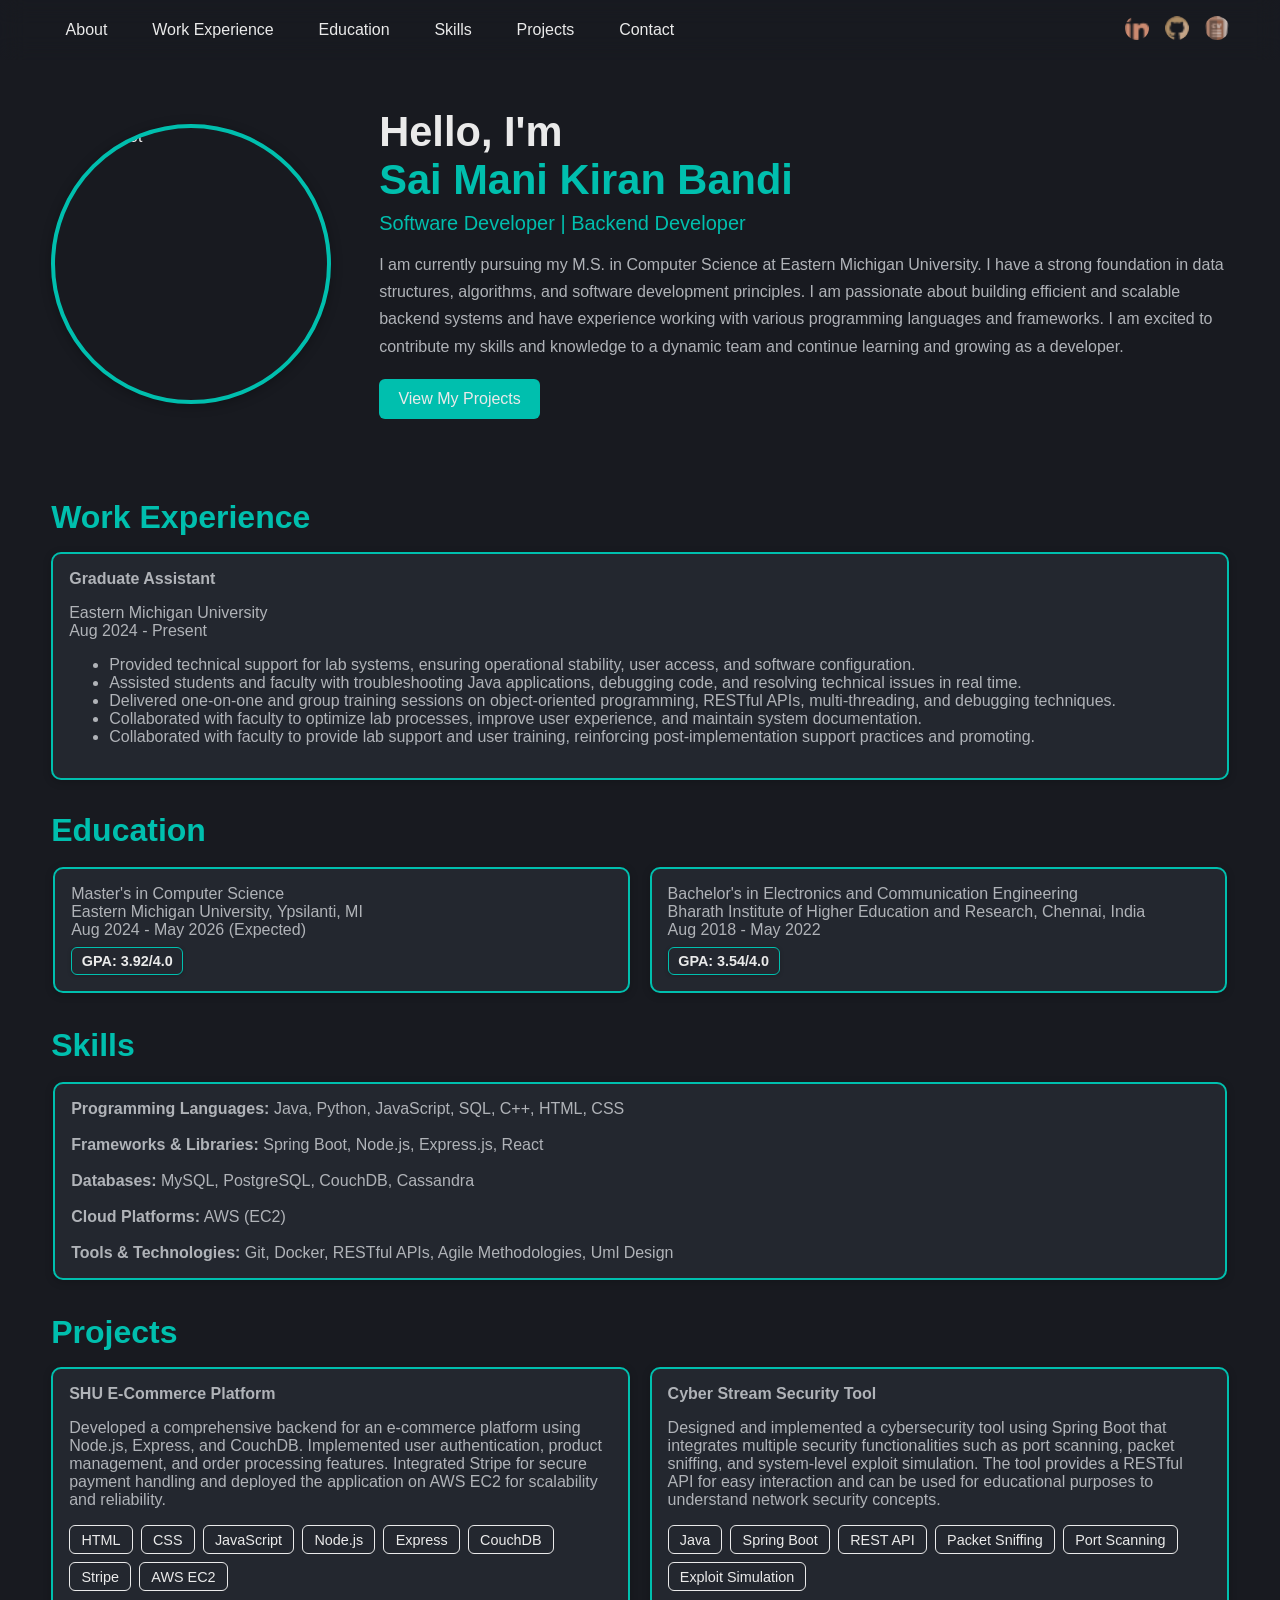
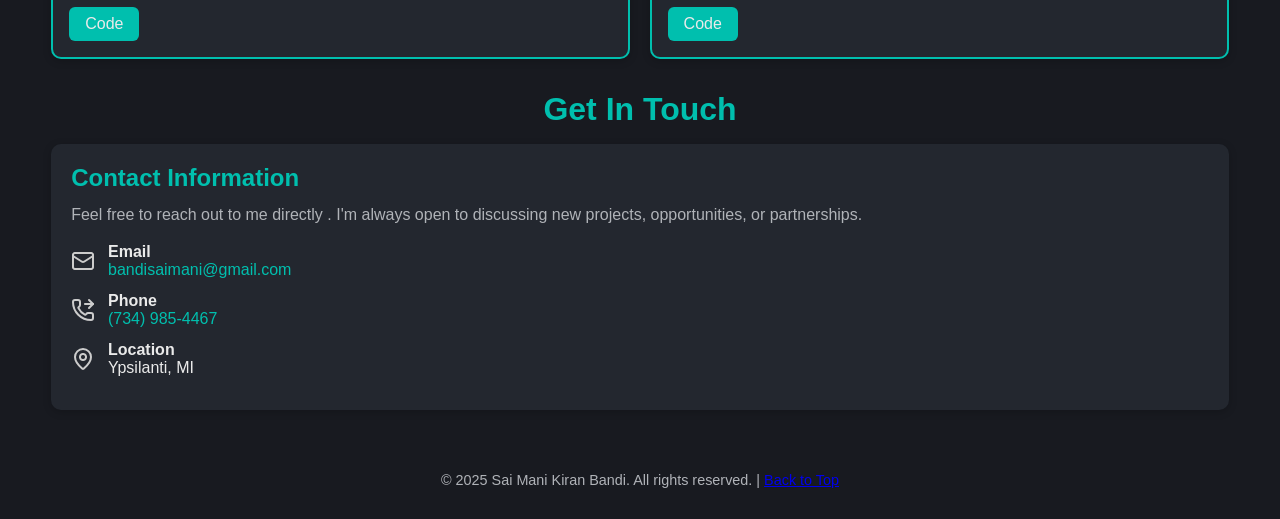
==== commit cb852a07: "Update index.html there is small error. i just resolved it" ====
--- a/index.html
+++ b/index.html
@@ -616,7 +616,7 @@
                     </div>
                 </div>
                 <div class="contact-item">
-                    <img src="./Images/phone.png" alt="Phone" class="contact-icon">
+                    <img src="./Images/Phone.png" alt="Phone" class="contact-icon">
                     <div>
                         <span class="contact-label">Phone</span><br>
                         <a href="tel:+17349854467" class="contact-link">(734) 985-4467</a>
@@ -652,4 +652,4 @@
 
 </body>
 
-</html>+</html>
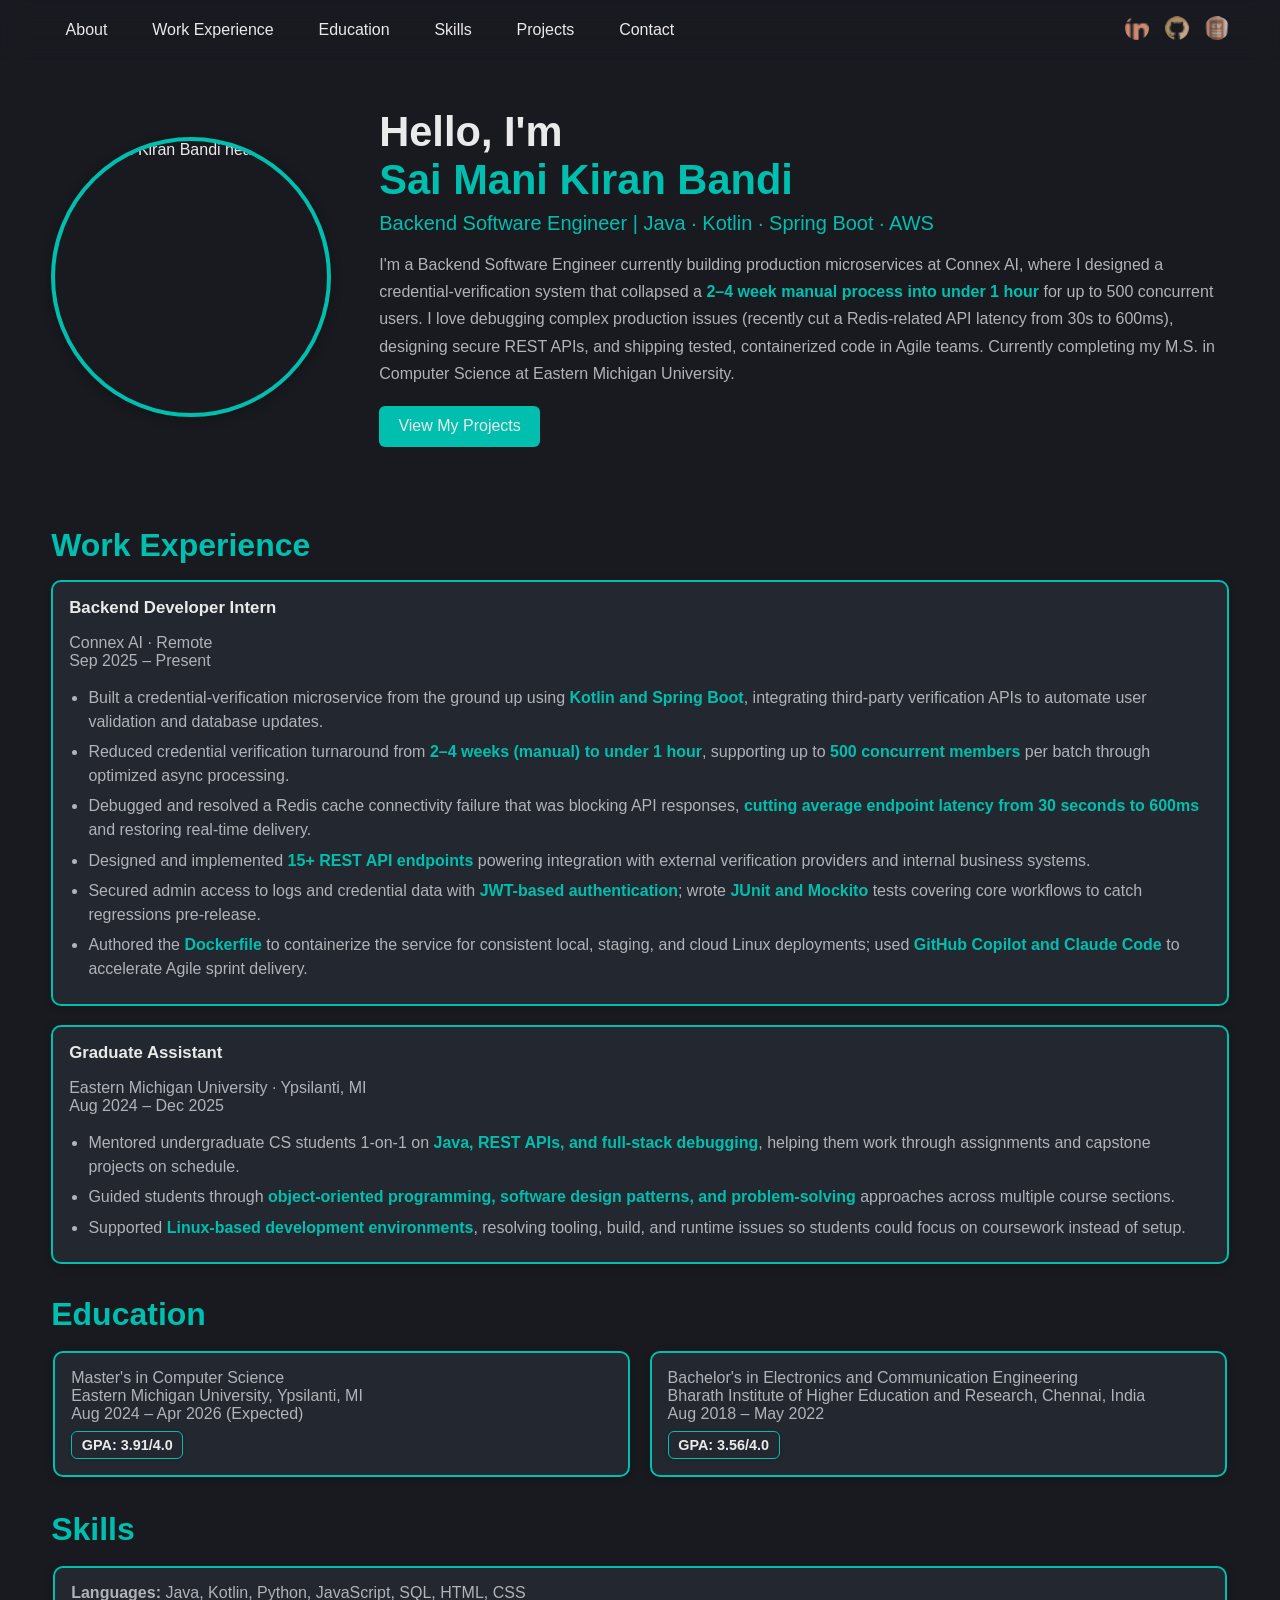
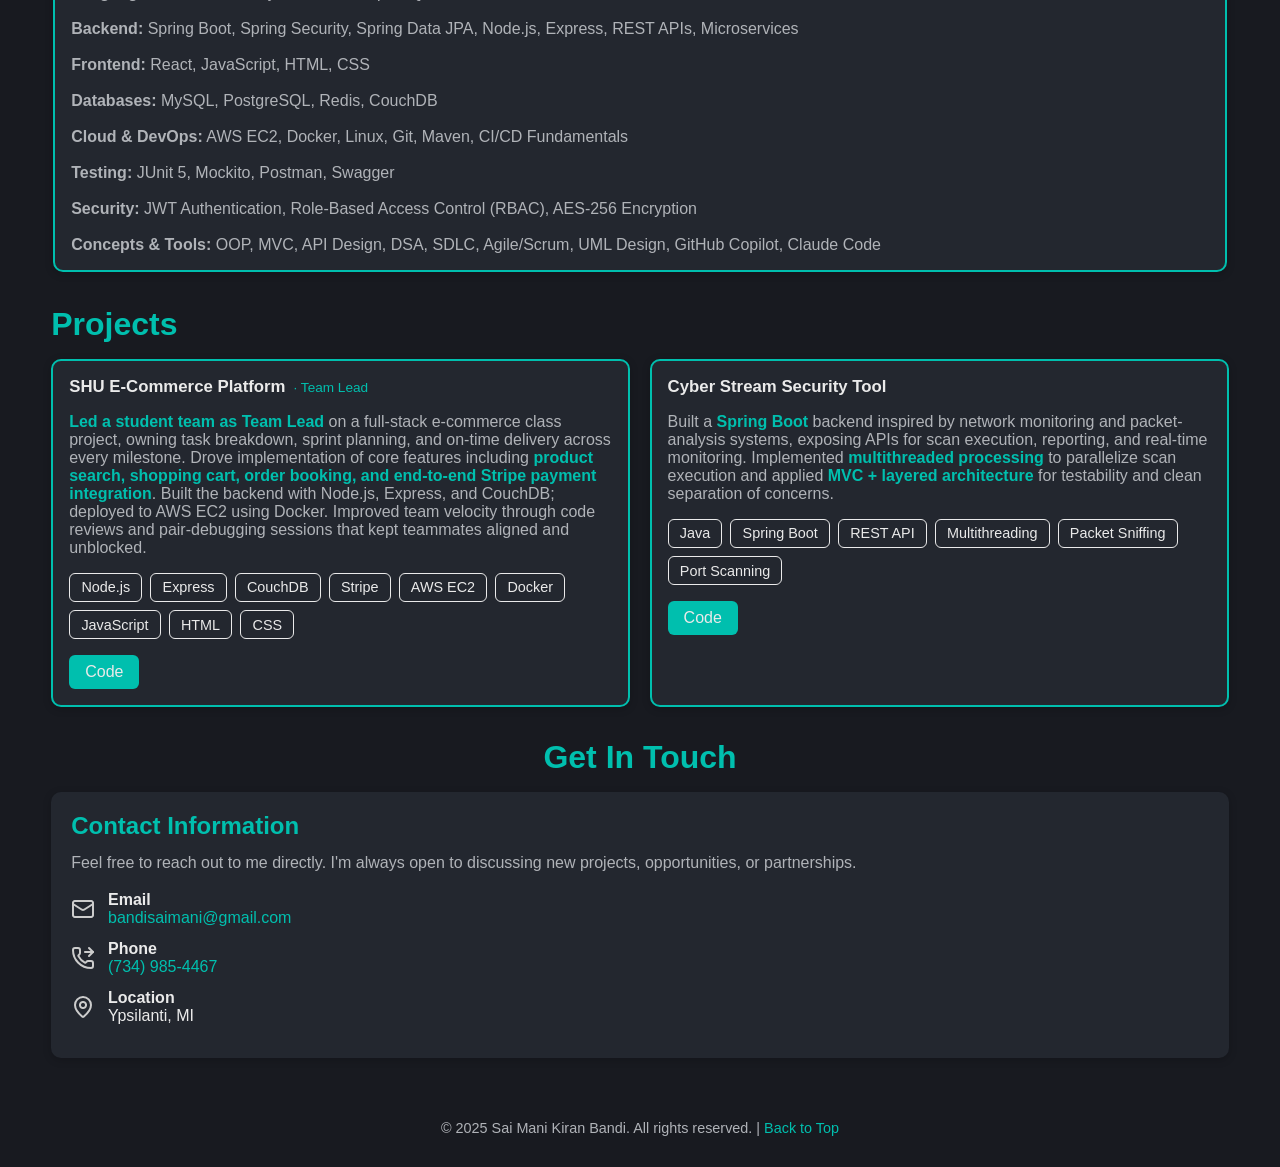
==== commit 1c823f35: "Revise portfolio details and improve SEO metadata Updated title and description meta tag for improve" ====
--- a/index.html
+++ b/index.html
@@ -4,7 +4,8 @@
 <head>
     <meta charset="UTF-8">
     <meta name="viewport" content="width=device-width, initial-scale=1.0">
-    <title>Portfolio</title>
+    <title>Sai Mani Kiran Bandi — Backend Software Engineer</title>
+    <meta name="description" content="Backend Software Engineer specializing in Java, Kotlin, and Spring Boot microservices. Currently building credential-verification systems at Connex AI.">
     <style>
         :root {
             --bg-color: #181a20;
@@ -206,6 +207,26 @@
             min-width: 0;
         }
 
+        .work section strong {
+            color: var(--text);
+            font-size: 1.05rem;
+        }
+
+        .work section ul {
+            padding-left: 1.2rem;
+            margin: .5rem 0 0;
+        }
+
+        .work section ul li {
+            margin-bottom: .4rem;
+            line-height: 1.5;
+        }
+
+        .work section ul li strong {
+            font-size: inherit;
+            color: var(--accent);
+        }
+
         /* Education + Skills blocks */
         .university-details {
             display: grid;
@@ -254,6 +275,24 @@
             background: var(--card-bg);
             box-shadow: 0 2px 8px rgba(0, 0, 0, .2);
             min-width: 0;
+        }
+
+        .project-Details section strong {
+            color: var(--text);
+            font-size: 1.05rem;
+        }
+
+        .project-Details section p strong {
+            color: var(--accent);
+            font-size: inherit;
+        }
+
+        .role-tag {
+            display: inline-block;
+            margin-left: .5rem;
+            font-size: .85rem;
+            color: var(--accent);
+            font-weight: 500;
         }
 
         .tech-stack {
@@ -477,48 +516,52 @@
     </header>
 
     <div class="hero" id="about">
-        <img src="./Images/20240710_191443.jpg" alt="HeadShot" class="profile-img">
+        <img src="./Images/20240710_191443.jpg" alt="Sai Mani Kiran Bandi headshot" class="profile-img">
         <div class="hero-text">
             <h1>Hello, I'm <br><span class="highlight">Sai Mani Kiran Bandi</span></h1>
-            <h2>Software Developer | Backend Developer</h2>
+            <h2>Backend Software Engineer | Java · Kotlin · Spring Boot · AWS</h2>
             <p>
-                I am currently pursuing my M.S. in Computer Science at Eastern Michigan University.
-                I have a strong foundation in data structures, algorithms, and software development principles.
-                I am passionate about building efficient and scalable backend systems and have experience working with
-                various programming languages and frameworks.
-                I am excited to contribute my skills and knowledge to a dynamic team and continue learning and growing
-                as a developer.
+                I'm a Backend Software Engineer currently building production microservices at Connex AI, where I designed a credential-verification system that collapsed a <strong style="color: var(--accent);">2–4 week manual process into under 1 hour</strong> for up to 500 concurrent users. I love debugging complex production issues (recently cut a Redis-related API latency from 30s to 600ms), designing secure REST APIs, and shipping tested, containerized code in Agile teams. Currently completing my M.S. in Computer Science at Eastern Michigan University.
             </p>
             <button class="projects-button" onclick="location.href='#projects'">View My Projects</button>
         </div>
     </div>
-    <!-- Wprk-Experience Section -->
+
+    <!-- Work Experience Section -->
     <div class="work-experience" id="work-experience">
         <h1>Work Experience</h1>
         <div class="work">
             <section>
+                <strong>Backend Developer Intern</strong><br>
+                <p>
+                    Connex AI · Remote<br>
+                    Sep 2025 – Present<br>
+                </p>
+                <ul>
+                    <li>Built a credential-verification microservice from the ground up using <strong>Kotlin and Spring Boot</strong>, integrating third-party verification APIs to automate user validation and database updates.</li>
+                    <li>Reduced credential verification turnaround from <strong>2–4 weeks (manual) to under 1 hour</strong>, supporting up to <strong>500 concurrent members</strong> per batch through optimized async processing.</li>
+                    <li>Debugged and resolved a Redis cache connectivity failure that was blocking API responses, <strong>cutting average endpoint latency from 30 seconds to 600ms</strong> and restoring real-time delivery.</li>
+                    <li>Designed and implemented <strong>15+ REST API endpoints</strong> powering integration with external verification providers and internal business systems.</li>
+                    <li>Secured admin access to logs and credential data with <strong>JWT-based authentication</strong>; wrote <strong>JUnit and Mockito</strong> tests covering core workflows to catch regressions pre-release.</li>
+                    <li>Authored the <strong>Dockerfile</strong> to containerize the service for consistent local, staging, and cloud Linux deployments; used <strong>GitHub Copilot and Claude Code</strong> to accelerate Agile sprint delivery.</li>
+                </ul>
+            </section>
+
+            <section>
                 <strong>Graduate Assistant</strong><br>
                 <p>
-                    Eastern Michigan University<br>
-                    Aug 2024 - Present<br>
+                    Eastern Michigan University · Ypsilanti, MI<br>
+                    Aug 2024 – Dec 2025<br>
                 </p>
                 <ul>
-                    <li>Provided technical support for lab systems, ensuring operational stability, user access, and
-                        software configuration. </li>
-                    <li>Assisted students and faculty with troubleshooting Java applications, debugging code, and
-                        resolving technical issues in real time. </li>
-                    <li>Delivered one-on-one and group training sessions on object-oriented programming, RESTful APIs,
-                        multi-threading, and debugging
-                        techniques. </li>
-                    <li>Collaborated with faculty to optimize lab processes, improve user experience, and maintain
-                        system documentation. </li>
-                    <li>Collaborated with faculty to provide lab support and user training, reinforcing
-                        post-implementation support practices and promoting.
+                    <li>Mentored undergraduate CS students 1-on-1 on <strong>Java, REST APIs, and full-stack debugging</strong>, helping them work through assignments and capstone projects on schedule.</li>
+                    <li>Guided students through <strong>object-oriented programming, software design patterns, and problem-solving</strong> approaches across multiple course sections.</li>
+                    <li>Supported <strong>Linux-based development environments</strong>, resolving tooling, build, and runtime issues so students could focus on coursework instead of setup.</li>
                 </ul>
-
             </section>
         </div>
     </div>
+
     <!-- Education Section -->
     <div class="Education" id="education">
         <h1>Education</h1>
@@ -526,52 +569,54 @@
             <section>
                 Master's in Computer Science<br>
                 Eastern Michigan University, Ypsilanti, MI<br>
-                Aug 2024 - May 2026 (Expected)<br>
-                <div class="Gpa-div">GPA: 3.92/4.0</div>
+                Aug 2024 – Apr 2026 (Expected)<br>
+                <div class="Gpa-div">GPA: 3.91/4.0</div>
             </section>
             <section>
                 Bachelor's in Electronics and Communication Engineering<br>
                 Bharath Institute of Higher Education and Research, Chennai, India<br>
-                Aug 2018 - May 2022<br>
-                <div class="Gpa-div">GPA: 3.54/4.0</div>
+                Aug 2018 – May 2022<br>
+                <div class="Gpa-div">GPA: 3.56/4.0</div>
             </section>
         </div>
     </div>
+
     <!-- Skills Section -->
     <div class="Education" id="skills">
         <h1>Skills</h1>
         <div class="university-details">
             <section>
-                <strong>Programming Languages:</strong> Java, Python, JavaScript, SQL, C++, HTML, CSS<br><br>
-                <strong>Frameworks & Libraries:</strong> Spring Boot, Node.js, Express.js, React<br><br>
-                <strong>Databases:</strong> MySQL, PostgreSQL, CouchDB, Cassandra<br><br>
-                <strong>Cloud Platforms:</strong> AWS (EC2)<br><br>
-                <strong>Tools & Technologies:</strong> Git, Docker, RESTful APIs, Agile Methodologies, Uml Design
+                <strong>Languages:</strong> Java, Kotlin, Python, JavaScript, SQL, HTML, CSS<br><br>
+                <strong>Backend:</strong> Spring Boot, Spring Security, Spring Data JPA, Node.js, Express, REST APIs, Microservices<br><br>
+                <strong>Frontend:</strong> React, JavaScript, HTML, CSS<br><br>
+                <strong>Databases:</strong> MySQL, PostgreSQL, Redis, CouchDB<br><br>
+                <strong>Cloud & DevOps:</strong> AWS EC2, Docker, Linux, Git, Maven, CI/CD Fundamentals<br><br>
+                <strong>Testing:</strong> JUnit 5, Mockito, Postman, Swagger<br><br>
+                <strong>Security:</strong> JWT Authentication, Role-Based Access Control (RBAC), AES-256 Encryption<br><br>
+                <strong>Concepts & Tools:</strong> OOP, MVC, API Design, DSA, SDLC, Agile/Scrum, UML Design, GitHub Copilot, Claude Code
             </section>
         </div>
-
     </div>
+
     <!-- Projects Section -->
     <div class="Projects" id="projects">
         <h1>Projects</h1>
         <div class="project-Details">
             <section>
-                <strong>SHU E-Commerce Platform</strong><br>
+                <strong>SHU E-Commerce Platform</strong><span class="role-tag">· Team Lead</span><br>
                 <p>
-                    Developed a comprehensive backend for an e-commerce platform using Node.js, Express, and CouchDB.
-                    Implemented user authentication, product management, and order processing features. Integrated
-                    Stripe
-                    for secure payment handling and deployed the application on AWS EC2 for scalability and reliability.
+                    <strong>Led a student team as Team Lead</strong> on a full-stack e-commerce class project, owning task breakdown, sprint planning, and on-time delivery across every milestone. Drove implementation of core features including <strong>product search, shopping cart, order booking, and end-to-end Stripe payment integration</strong>. Built the backend with Node.js, Express, and CouchDB; deployed to AWS EC2 using Docker. Improved team velocity through code reviews and pair-debugging sessions that kept teammates aligned and unblocked.
                 </p>
                 <div class="tech-stack">
-                    <button class="tech-buttons">HTML</button>
-                    <button class="tech-buttons">CSS</button>
-                    <button class="tech-buttons">JavaScript</button>
                     <button class="tech-buttons">Node.js</button>
                     <button class="tech-buttons">Express</button>
                     <button class="tech-buttons">CouchDB</button>
                     <button class="tech-buttons">Stripe</button>
                     <button class="tech-buttons">AWS EC2</button>
+                    <button class="tech-buttons">Docker</button>
+                    <button class="tech-buttons">JavaScript</button>
+                    <button class="tech-buttons">HTML</button>
+                    <button class="tech-buttons">CSS</button>
                 </div>
                 <button class="GitLink"><a href="https://github.com/sbandi5/Ecommerce-couchdb"
                         target="_blank">Code</a></button>
@@ -579,19 +624,15 @@
             <section>
                 <strong>Cyber Stream Security Tool</strong><br>
                 <p>
-                    Designed and implemented a cybersecurity tool using Spring Boot that integrates multiple security
-                    functionalities such as port scanning, packet sniffing, and system-level exploit simulation. The
-                    tool
-                    provides a RESTful API for easy interaction and can be used for educational purposes to understand
-                    network security concepts.
+                    Built a <strong>Spring Boot</strong> backend inspired by network monitoring and packet-analysis systems, exposing APIs for scan execution, reporting, and real-time monitoring. Implemented <strong>multithreaded processing</strong> to parallelize scan execution and applied <strong>MVC + layered architecture</strong> for testability and clean separation of concerns.
                 </p>
                 <div class="tech-stack">
                     <button class="tech-buttons">Java</button>
                     <button class="tech-buttons">Spring Boot</button>
                     <button class="tech-buttons">REST API</button>
+                    <button class="tech-buttons">Multithreading</button>
                     <button class="tech-buttons">Packet Sniffing</button>
                     <button class="tech-buttons">Port Scanning</button>
-                    <button class="tech-buttons">Exploit Simulation</button>
                 </div>
                 <button class="GitLink"><a href="https://github.com/sbandi5/network-tool"
                         target="_blank">Code</a></button>
@@ -605,9 +646,7 @@
         <div class="contact-container">
             <div class="contact-info">
                 <h2>Contact Information</h2>
-                <p>Feel free to reach out to me directly <!--or use the contact form !-->. I'm always open to discussing
-                    new
-                    projects, opportunities, or partnerships.</p>
+                <p>Feel free to reach out to me directly. I'm always open to discussing new projects, opportunities, or partnerships.</p>
                 <div class="contact-item">
                     <img src="./Images/Email.png" alt="Email" class="contact-icon">
                     <div>
@@ -630,24 +669,12 @@
                     </div>
                 </div>
             </div>
-            <!-- <form class="contact-form">
-                <h2>Send Me a Message</h2>
-                <label for="name">Name</label>
-                <input type="text" id="name" name="name" placeholder="Your name" required>
-                <label for="email">Email</label>
-                <input type="email" id="email" name="email" placeholder="Your email" required>
-                <label for="message">Message</label>
-                <textarea id="message" name="message" rows="4" placeholder="How can I help you?" required></textarea>
-                <button type="submit" class="send-btn" onclick="SendEmail()">
-                    <img src="./Images/send.png" alt="Send" class="send-icon"> Send Message
-                </button>
-            </form> -->
         </div>
     </div>
 
     <!-- Footer Section -->
     <footer>
-        <p>© 2025 Sai Mani Kiran Bandi. All rights reserved. | <a href="#about">Back to Top</a></p>
+        <p>© 2025 Sai Mani Kiran Bandi. All rights reserved. | <a href="#about" style="color: var(--accent); text-decoration: none;">Back to Top</a></p>
     </footer>
 
 </body>
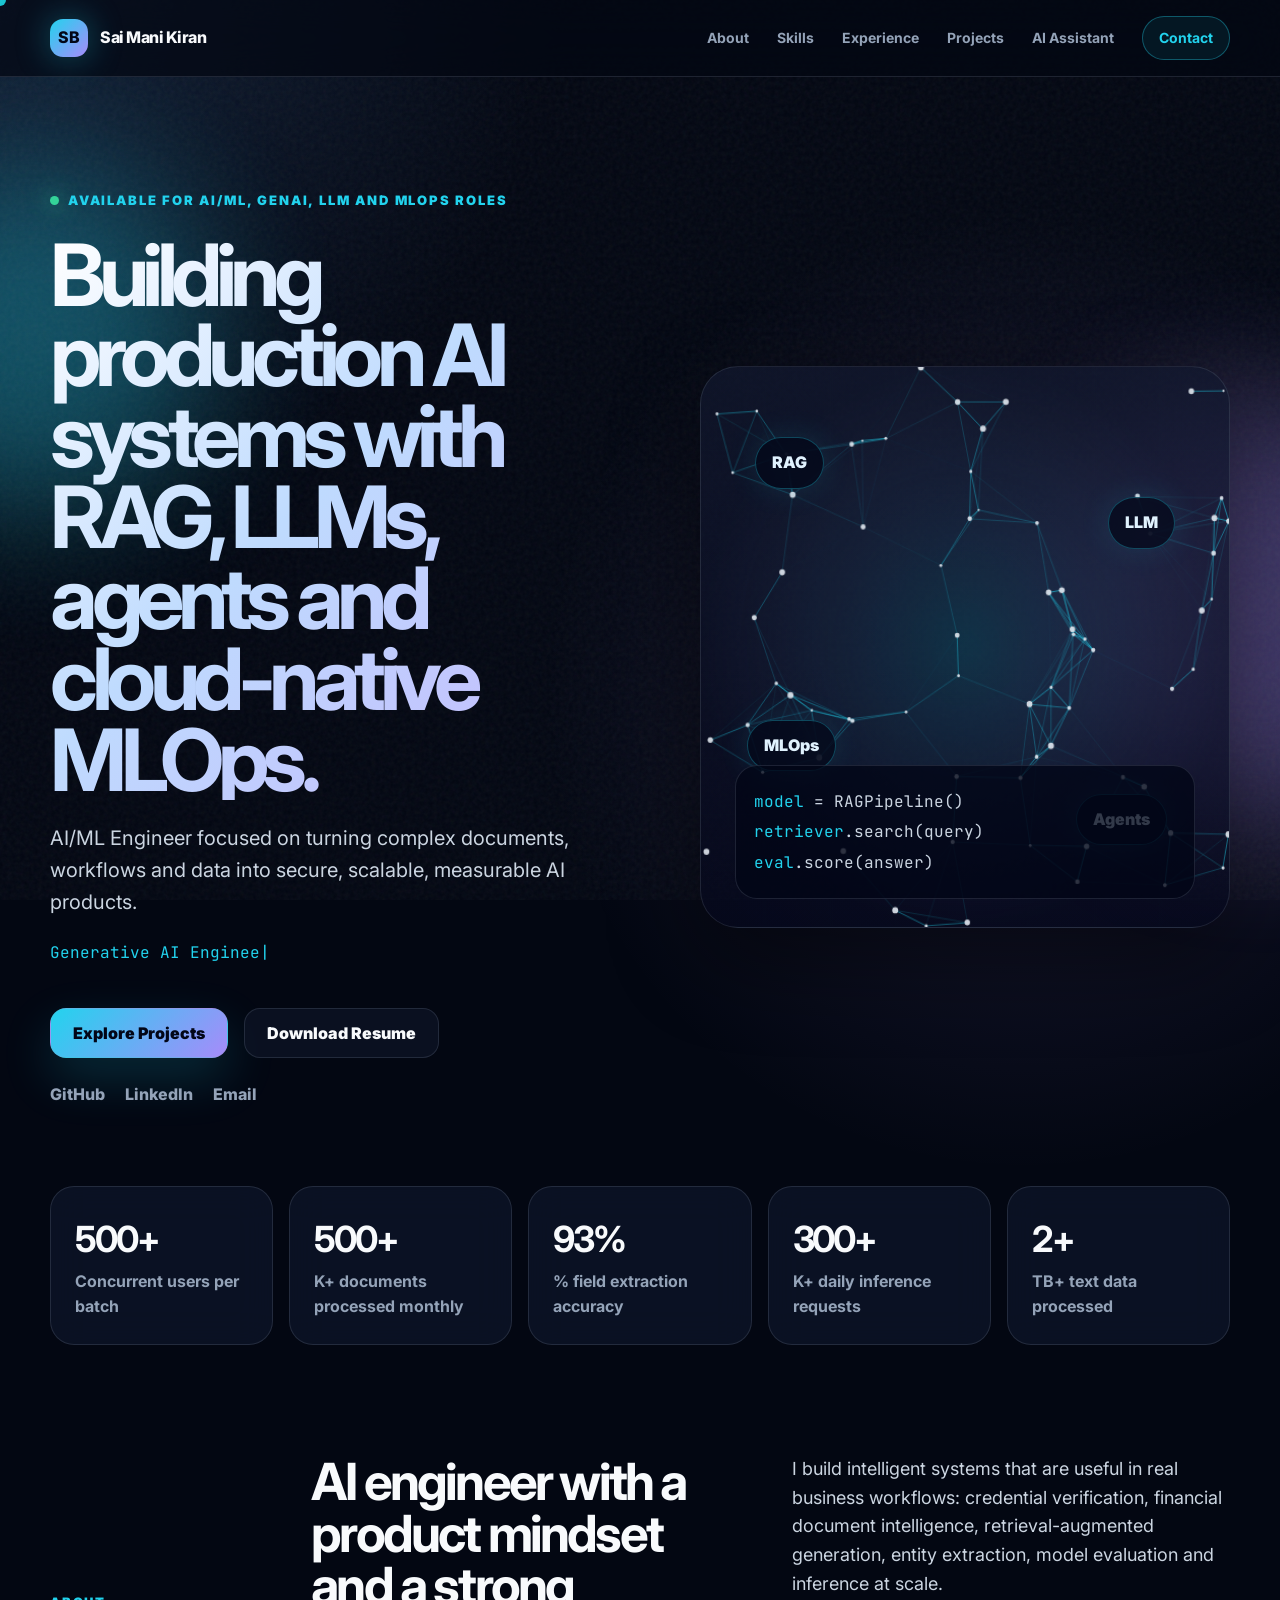
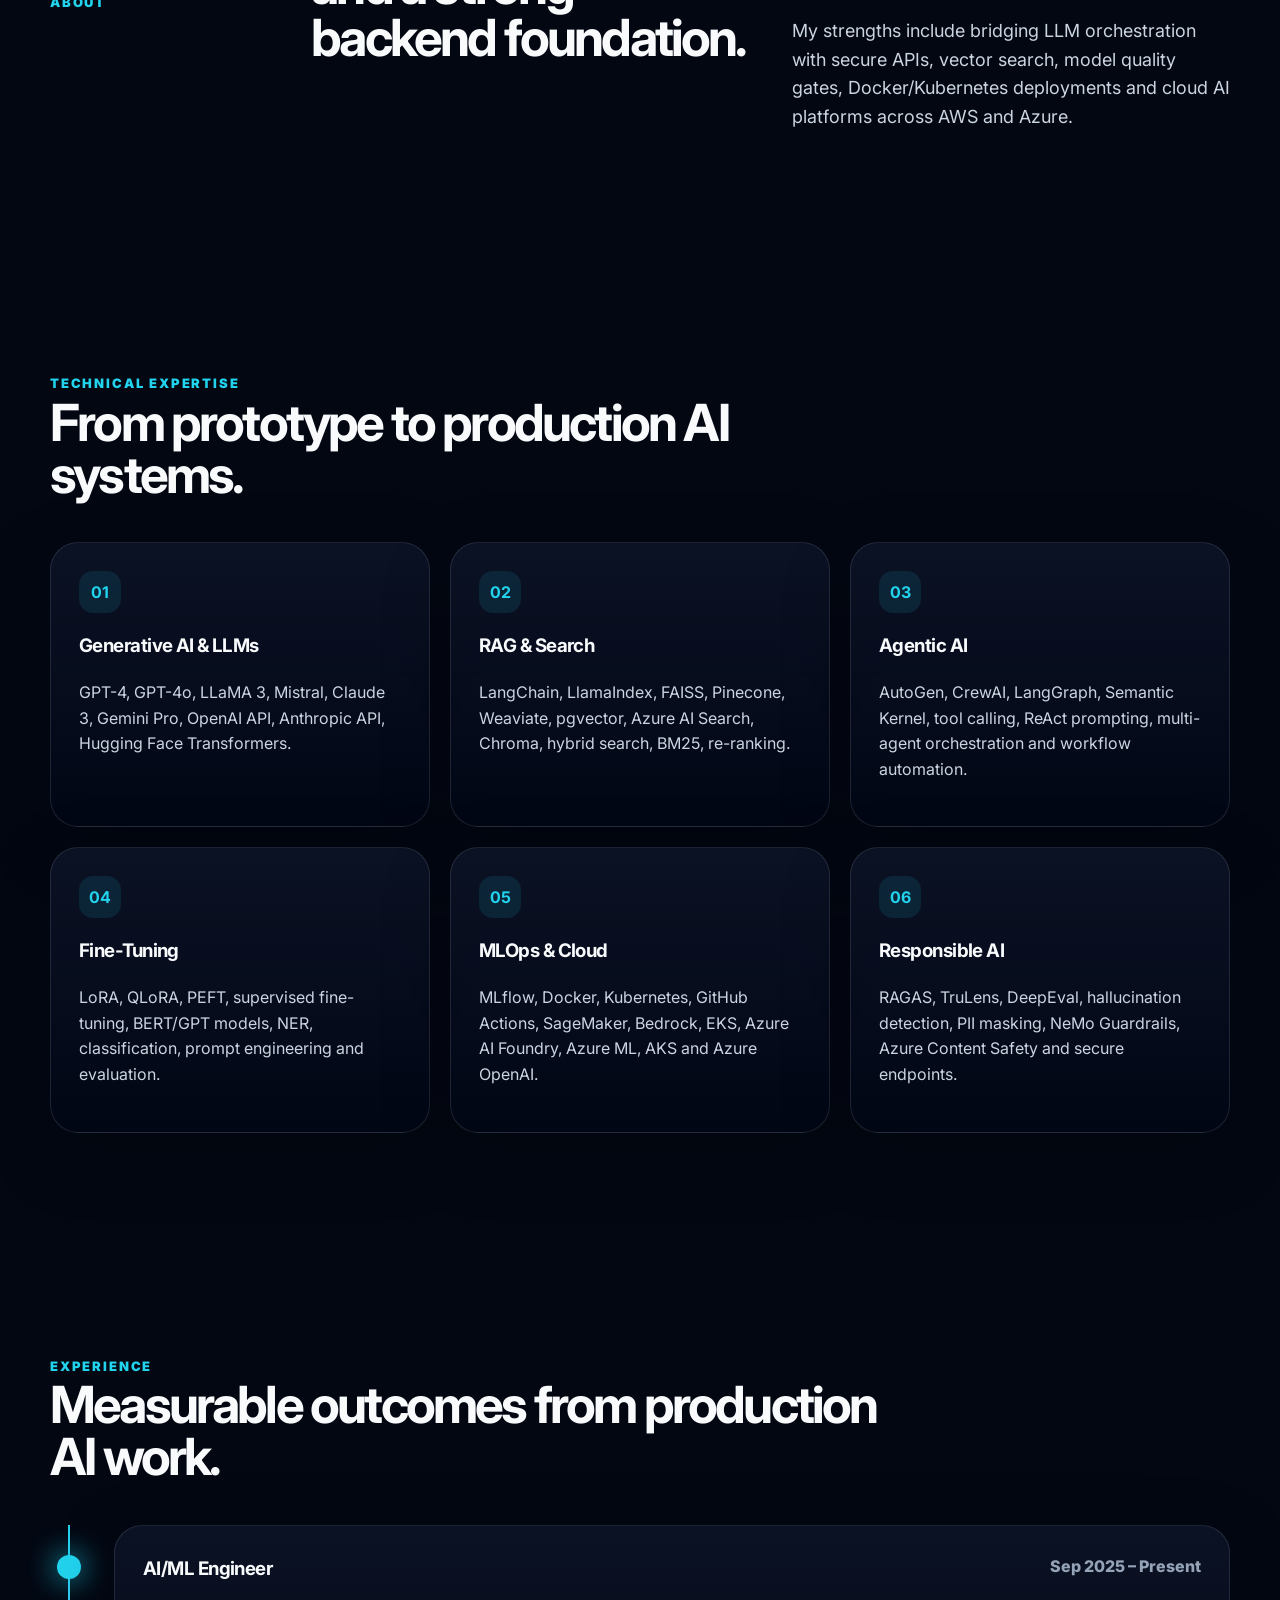
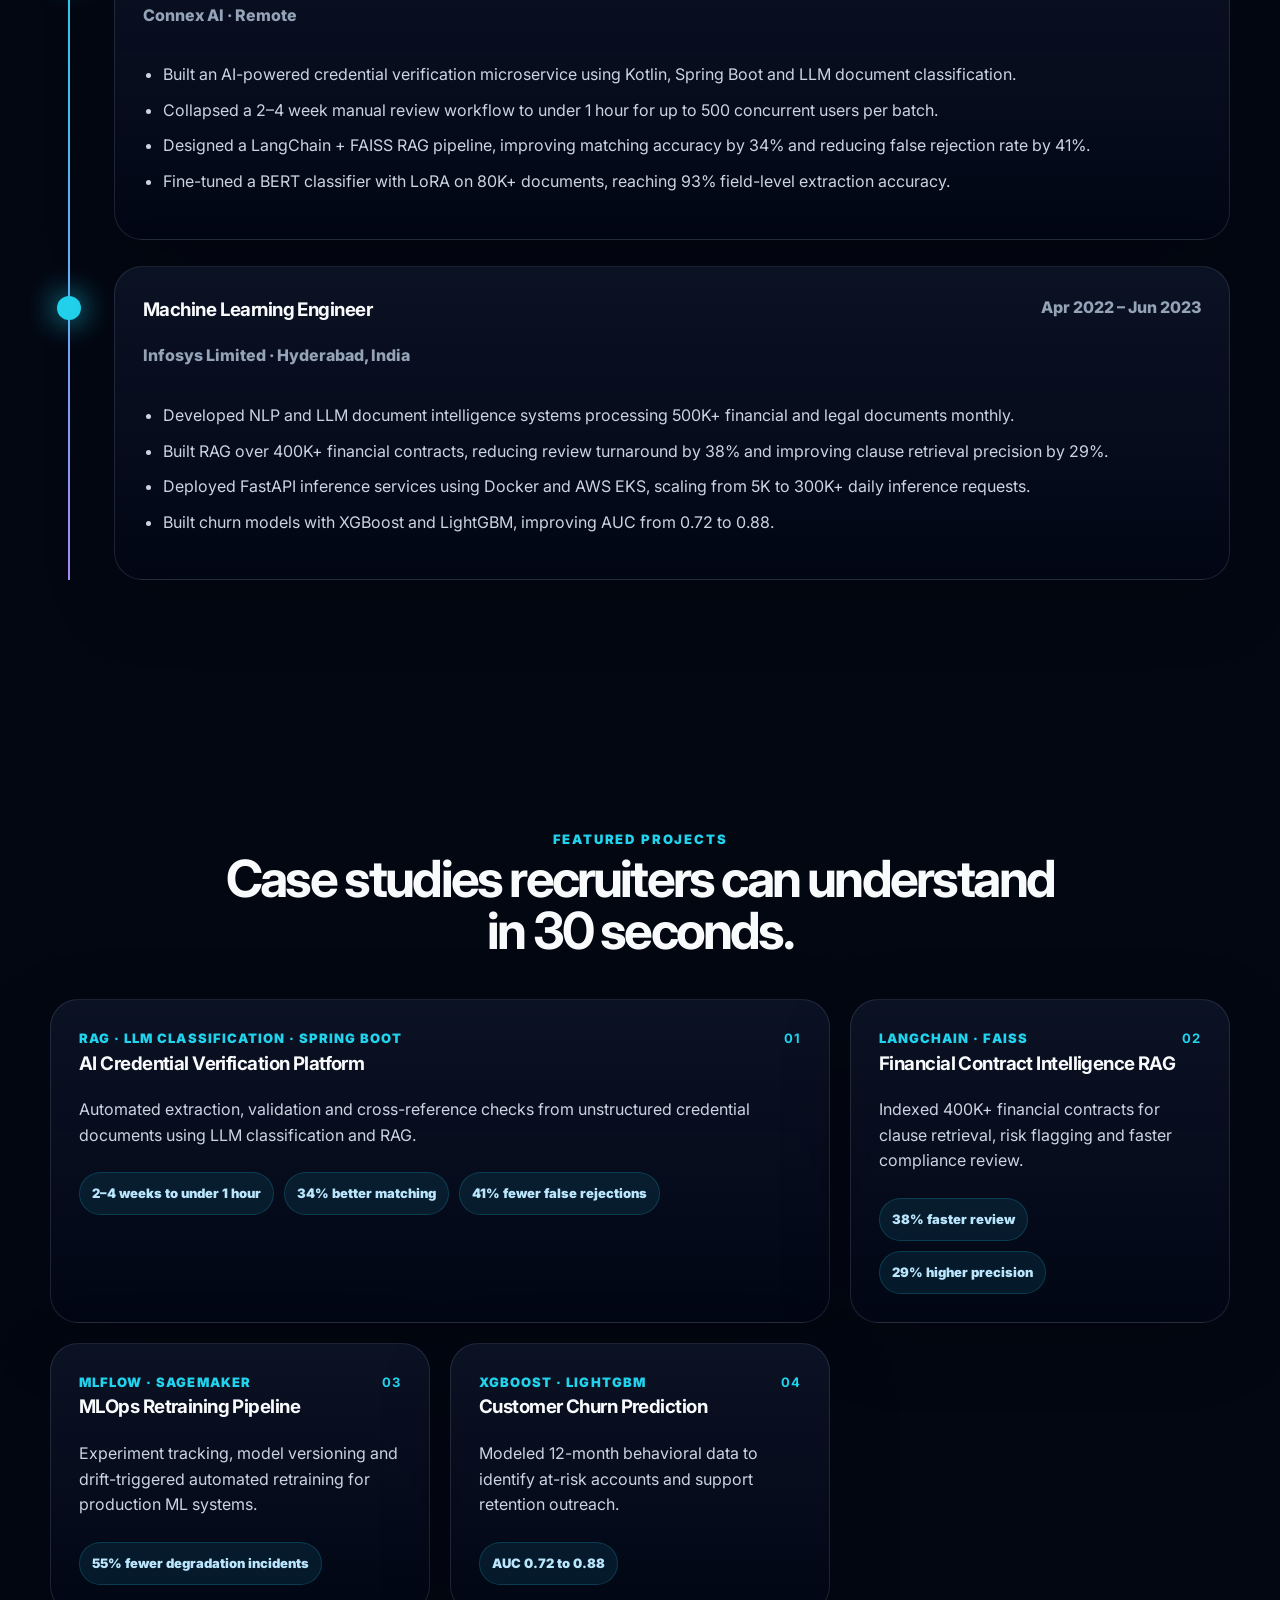
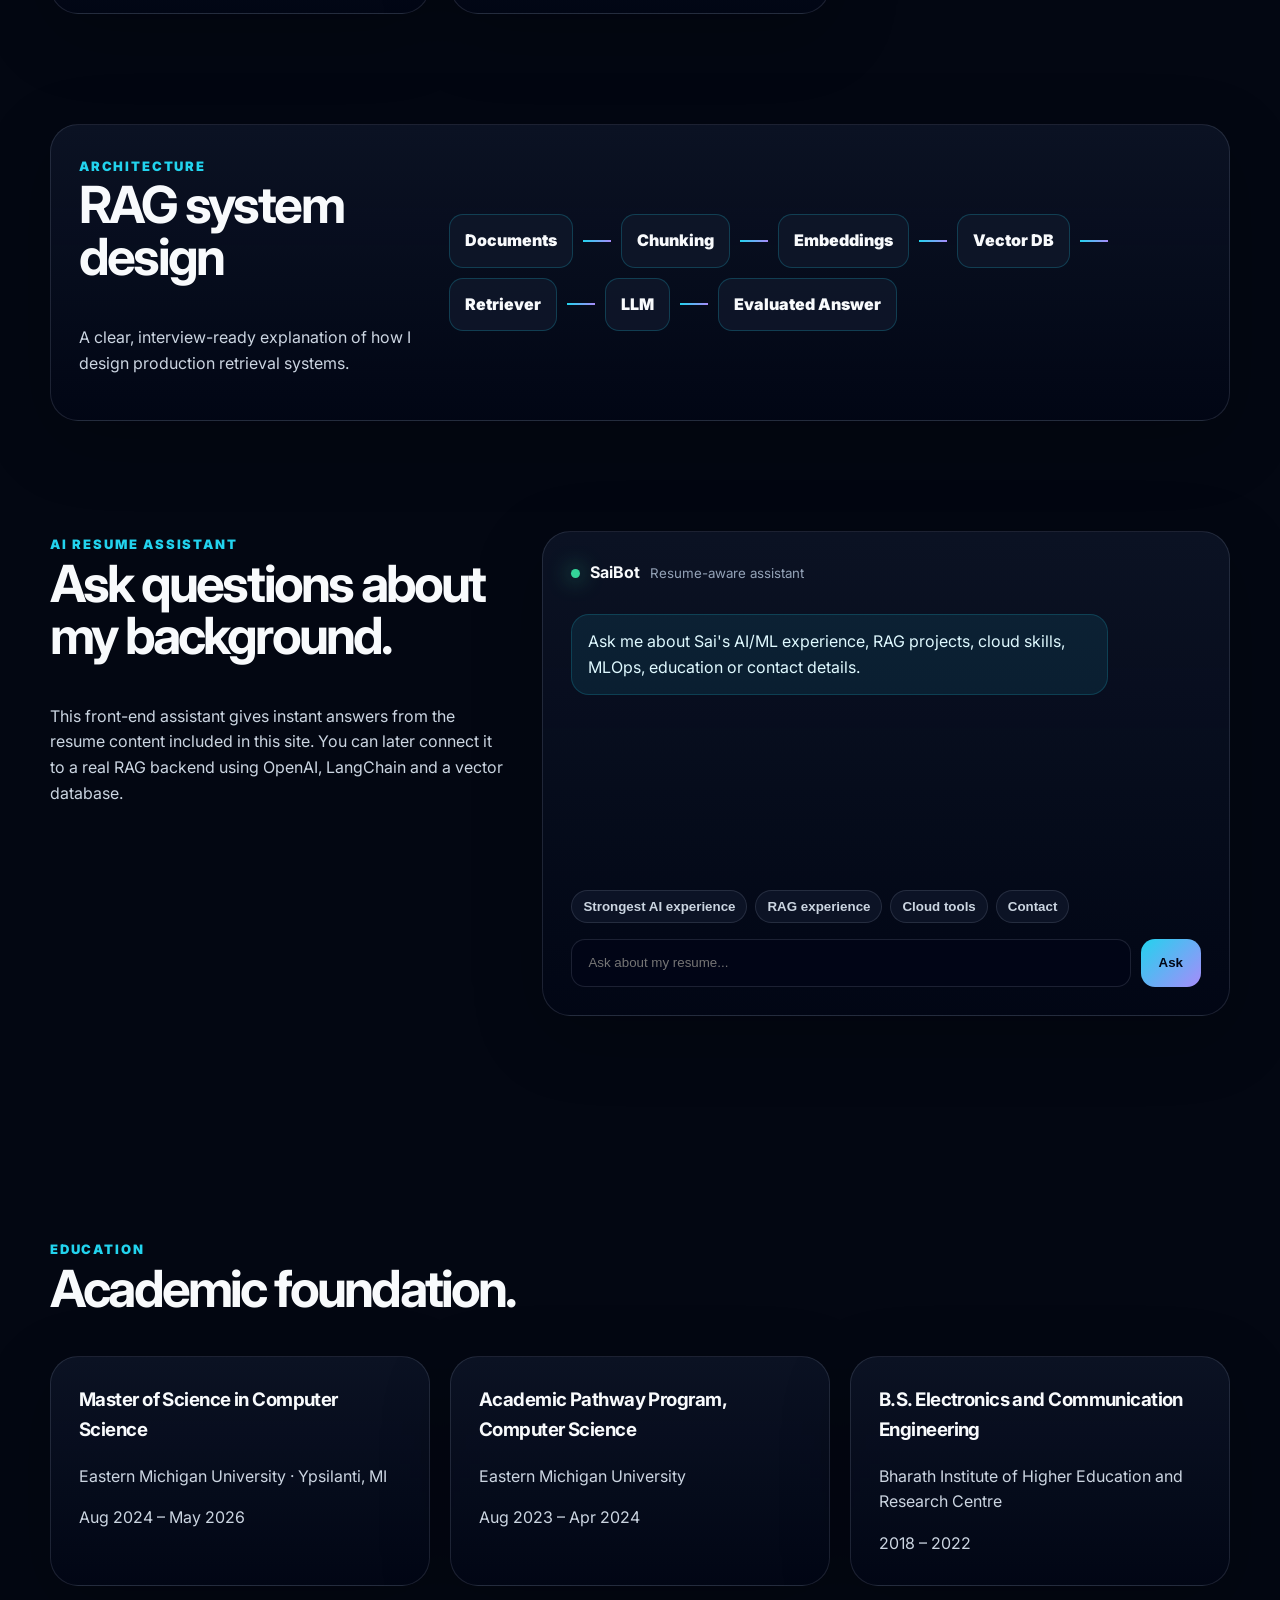
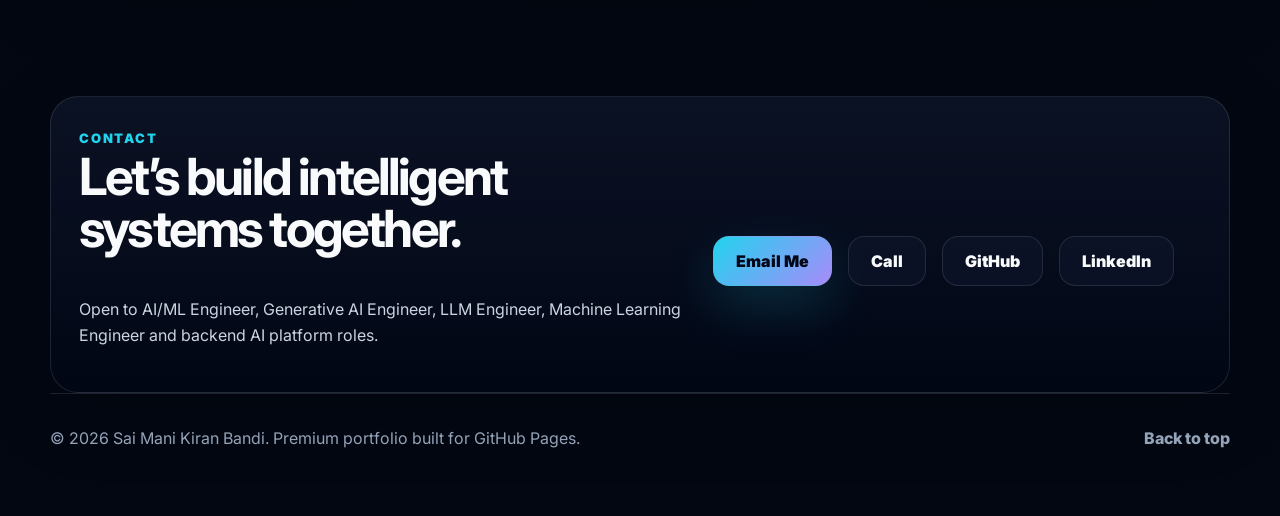
==== commit ce68dbbb: "My new portfolio" ====
--- a/index.html
+++ b/index.html
@@ -1,682 +1,225 @@
 <!DOCTYPE html>
 <html lang="en">
-
 <head>
-    <meta charset="UTF-8">
-    <meta name="viewport" content="width=device-width, initial-scale=1.0">
-    <title>Sai Mani Kiran Bandi — Backend Software Engineer</title>
-    <meta name="description" content="Backend Software Engineer specializing in Java, Kotlin, and Spring Boot microservices. Currently building credential-verification systems at Connex AI.">
-    <style>
-        :root {
-            --bg-color: #181a20;
-            --card-bg: #23272f;
-            --accent: #00bfae;
-            --text: #eaeaea;
-            --text-secondary: #b0b3b8;
-            --nav-bg: #23272f;
-            --nav-hover: #2c313a;
-        }
-
-        /* reset-ish */
-        * {
-            box-sizing: border-box;
-        }
-
-        html,
-        body {
-            margin: 0;
-            padding: 0;
-            font-family: 'Segoe UI', 'Roboto', Arial, sans-serif;
-            background: var(--bg-color);
-            color: var(--text);
-            min-height: 100vh;
-            overflow-x: hidden;
-            /* no sideways scroll */
-            scroll-behavior: smooth;
-        }
-
-        img {
-            max-width: 100%;
-            height: auto;
-        }
-
-        /* images never overflow */
-
-        /* header / nav */
-        header {
-            position: sticky;
-            top: 0;
-            backdrop-filter: blur(12px);
-            width: 100%;
-            z-index: 10;
-        }
-
-        nav.nav-div {
-            display: flex;
-            align-items: center;
-            justify-content: space-between;
-            gap: .75rem 1.5rem;
-            padding: 1rem 4vw;
-        }
-
-        ul.list-items {
-            list-style: none;
-            display: flex;
-            flex-wrap: wrap;
-            gap: 1rem;
-            margin: 0;
-            padding: 0;
-        }
-
-        ul.list-items li a {
-            color: var(--text);
-            text-decoration: none;
-            font-weight: 500;
-            padding: .5rem .9rem;
-            border-radius: 6px;
-            transition: .2s;
-        }
-
-        ul.list-items li a:hover {
-            background: var(--nav-hover);
-            color: var(--accent);
-        }
-
-        .images_nav {
-            display: flex;
-            gap: 1rem;
-            align-items: center;
-        }
-
-        .images_nav img {
-            width: 24px;
-            height: 24px;
-            filter: brightness(0.9) invert(0.8);
-            transition: .2s;
-            border-radius: 50%;
-        }
-
-        .images_nav a:hover img {
-            filter: brightness(1.2) invert(0.5) sepia(1) hue-rotate(120deg);
-            transform: scale(1.12);
-        }
-
-        /* hero */
-        .hero {
-            display: flex;
-            flex-wrap: wrap;
-            align-items: center;
-            justify-content: space-between;
-            gap: clamp(1rem, 4vw, 3rem);
-            padding: clamp(1rem, 4vw, 3rem) 4vw;
-            width: 100%;
-        }
-
-        .profile-img {
-            width: clamp(160px, 32vw, 280px);
-            height: clamp(160px, 32vw, 280px);
-            object-fit: cover;
-            border-radius: 50%;
-            border: 4px solid var(--accent);
-            box-shadow: 0 2px 12px rgba(0, 0, 0, .3);
-        }
-
-        .hero-text {
-            flex: 1 1 360px;
-            min-width: 260px;
-        }
-
-        .hero-text h1 {
-            font-size: clamp(1.8rem, 3vw + 1rem, 2.6rem);
-            margin: 0 0 .5rem;
-            font-weight: 700;
-        }
-
-        .highlight {
-            color: var(--accent);
-        }
-
-        .hero-text h2 {
-            font-size: clamp(1.05rem, .7vw + .9rem, 1.25rem);
-            color: var(--accent);
-            margin: 0 0 1rem;
-            font-weight: 500;
-        }
-
-        .hero-text p {
-            color: var(--text-secondary);
-            font-size: 1rem;
-            line-height: 1.7;
-            margin: 0;
-        }
-
-        .projects-button {
-            margin-top: 1.2rem;
-            padding: .7rem 1.2rem;
-            font-size: 1rem;
-            color: var(--text);
-            background: var(--accent);
-            border: none;
-            border-radius: 6px;
-            cursor: pointer;
-            transition: .2s;
-        }
-
-        .projects-button:hover {
-            background: var(--nav-hover);
-            color: var(--accent);
-            transform: translateY(-1px);
-        }
-
-        /* section containers */
-        .work-experience,
-        .Education,
-        .Projects,
-        .contact-section {
-            width: 100%;
-            max-width: 100%;
-            padding: 0 4vw;
-            margin: 2rem 0;
-        }
-
-        .work-experience h1,
-        .Education h1,
-        .Projects h1,
-        .contact-title {
-            font-size: clamp(1.4rem, 2.2vw + .7rem, 2rem);
-            color: var(--accent);
-            margin: 0 0 1rem;
-            font-weight: 700;
-        }
-
-        /* Work Experience */
-        .work {
-            display: flex;
-            flex-direction: column;
-            gap: 1.2rem;
-            color: var(--text-secondary);
-            font-size: 1rem;
-        }
-
-        .work section {
-            border: 2px solid var(--accent);
-            padding: 1rem;
-            border-radius: 10px;
-            background: var(--card-bg);
-            box-shadow: 0 2px 8px rgba(0, 0, 0, .2);
-            min-width: 0;
-        }
-
-        .work section strong {
-            color: var(--text);
-            font-size: 1.05rem;
-        }
-
-        .work section ul {
-            padding-left: 1.2rem;
-            margin: .5rem 0 0;
-        }
-
-        .work section ul li {
-            margin-bottom: .4rem;
-            line-height: 1.5;
-        }
-
-        .work section ul li strong {
-            font-size: inherit;
-            color: var(--accent);
-        }
-
-        /* Education + Skills blocks */
-        .university-details {
-            display: grid;
-            grid-template-columns: repeat(auto-fit, minmax(280px, 1fr));
-            gap: 1.2rem;
-            color: var(--text-secondary);
-            font-size: 1rem;
-            border: 2px solid transparent;
-        }
-
-        .university-details section {
-            border: 2px solid var(--accent);
-            padding: 1rem;
-            border-radius: 10px;
-            background: var(--card-bg);
-            box-shadow: 0 2px 8px rgba(0, 0, 0, .2);
-            min-width: 0;
-        }
-
-        .Gpa-div {
-            margin-top: .5rem;
-            font-weight: 600;
-            color: var(--text);
-            background: var(--nav-bg);
-            display: inline-block;
-            padding: .3rem .6rem;
-            border-radius: 6px;
-            font-size: .9rem;
-            box-shadow: 0 1px 4px rgba(0, 0, 0, .2);
-            border: 1px solid var(--accent);
-        }
-
-        /* Projects grid */
-        .project-Details {
-            display: grid;
-            grid-template-columns: repeat(auto-fit, minmax(280px, 1fr));
-            gap: 1.2rem;
-            color: var(--text-secondary);
-            font-size: 1rem;
-        }
-
-        .project-Details section {
-            border: 2px solid var(--accent);
-            padding: 1rem;
-            border-radius: 10px;
-            background: var(--card-bg);
-            box-shadow: 0 2px 8px rgba(0, 0, 0, .2);
-            min-width: 0;
-        }
-
-        .project-Details section strong {
-            color: var(--text);
-            font-size: 1.05rem;
-        }
-
-        .project-Details section p strong {
-            color: var(--accent);
-            font-size: inherit;
-        }
-
-        .role-tag {
-            display: inline-block;
-            margin-left: .5rem;
-            font-size: .85rem;
-            color: var(--accent);
-            font-weight: 500;
-        }
-
-        .tech-stack {
-            margin-top: 1rem;
-            display: flex;
-            flex-wrap: wrap;
-            gap: .5rem;
-        }
-
-        .tech-buttons {
-            background: var(--nav-bg);
-            color: var(--text);
-            border: 1px solid;
-            border-radius: 6px;
-            padding: .35rem .7rem;
-            font-size: .9rem;
-            cursor: default;
-        }
-
-        .tech-buttons:hover {
-            background: var(--accent);
-            color: var(--bg-color);
-            border-color: var(--accent);
-        }
-
-        .GitLink {
-            margin-top: 1rem;
-            padding: .5rem 1rem;
-            font-size: 1rem;
-            color: var(--text);
-            background: var(--accent);
-            border: none;
-            border-radius: 6px;
-            cursor: pointer;
-            transition: .2s;
-        }
-
-        .GitLink a {
-            color: var(--text);
-            text-decoration: none;
-        }
-
-        .GitLink:hover {
-            background: var(--nav-hover);
-            color: var(--accent);
-            transform: translateY(-1px);
-        }
-
-        /* Contact */
-        .contact-section {
-            align-items: stretch;
-        }
-
-        .contact-title {
-            text-align: center;
-        }
-
-        .contact-container {
-            display: grid;
-            grid-template-columns: repeat(auto-fit, minmax(320px, 1fr));
-            gap: 1.2rem;
-            width: 100%;
-        }
-
-        .contact-info,
-        .contact-form {
-            background: var(--card-bg);
-            padding: 1.25rem;
-            border-radius: 10px;
-            box-shadow: 0 2px 8px rgba(0, 0, 0, .2);
-        }
-
-        .contact-info h2,
-        .contact-form h2 {
-            margin: 0 0 .6rem;
-            color: var(--accent);
-        }
-
-        .contact-info p {
-            color: var(--text-secondary);
-            line-height: 1.6;
-            margin: .25rem 0 1rem;
-        }
-
-        .contact-item {
-            display: flex;
-            align-items: center;
-            gap: .8rem;
-            margin: .8rem 0;
-        }
-
-        .contact-icon {
-            width: 24px;
-            height: 24px;
-            filter: brightness(0.9) invert(0.8);
-        }
-
-        .contact-label {
-            font-weight: 600;
-            color: var(--text);
-        }
-
-        .contact-link {
-            color: var(--accent);
-            text-decoration: none;
-        }
-
-        .contact-link:hover {
-            text-decoration: underline;
-        }
-
-        .contact-form label {
-            display: block;
-            margin: .5rem 0 .2rem;
-            color: var(--text);
-            font-weight: 600;
-        }
-
-        .contact-form input,
-        .contact-form textarea {
-            width: 100%;
-            padding: .6rem;
-            border: 1px solid #444c56;
-            border-radius: 6px;
-            background: var(--nav-bg);
-            color: var(--text);
-            font-size: 1rem;
-            resize: vertical;
-        }
-
-        .contact-form input:focus,
-        .contact-form textarea:focus {
-            outline: none;
-            border-color: var(--accent);
-            box-shadow: 0 0 5px var(--accent);
-        }
-
-        .send-btn {
-            margin-top: 1rem;
-            padding: .7rem 1.2rem;
-            font-size: 1rem;
-            color: var(--text);
-            background: var(--accent);
-            border: none;
-            border-radius: 6px;
-            cursor: pointer;
-            display: inline-flex;
-            align-items: center;
-            gap: .5rem;
-            transition: .2s;
-        }
-
-        .send-btn:hover {
-            background: var(--nav-hover);
-            color: var(--accent);
-            transform: translateY(-1px);
-        }
-
-        .send-icon {
-            width: 20px;
-            height: 20px;
-            filter: brightness(0.9) invert(0.8);
-        }
-
-        /* small-screen polish */
-        @media (max-width: 700px) {
-            nav.nav-div {
-                flex-direction: column;
-                align-items: flex-start;
-                padding: .8rem 4vw;
-            }
-
-            .hero-text {
-                text-align: left;
-            }
-
-            .images_nav {
-                align-self: flex-start;
-            }
-        }
-
-        /* footer */
-        footer {
-            text-align: center;
-            padding: 1rem;
-            color: var(--text-secondary);
-            font-size: .9rem;
-            margin-top: 2rem;
-        }
-
-        /* general wrapping safety */
-        li {
-            word-wrap: break-word;
-        }
-    </style>
+  <meta charset="UTF-8" />
+  <meta name="viewport" content="width=device-width, initial-scale=1.0" />
+  <meta name="description" content="Sai Mani Kiran Bandi — AI/ML Engineer portfolio specializing in Generative AI, RAG, Agentic AI, LLM fine-tuning, MLOps, AWS and Azure." />
+  <meta name="keywords" content="Sai Mani Kiran Bandi, AI ML Engineer, Generative AI Engineer, RAG, LangChain, LLM, MLOps, AWS, Azure, Python" />
+  <meta name="author" content="Sai Mani Kiran Bandi" />
+  <meta property="og:title" content="Sai Mani Kiran Bandi | AI/ML Engineer" />
+  <meta property="og:description" content="Premium AI/ML engineering portfolio showcasing RAG systems, LLM workflows, MLOps, and cloud AI deployment." />
+  <meta property="og:type" content="website" />
+  <title>Sai Mani Kiran Bandi | AI/ML Engineer</title>
+  <link rel="preconnect" href="https://fonts.googleapis.com">
+  <link rel="preconnect" href="https://fonts.gstatic.com" crossorigin>
+  <link href="https://fonts.googleapis.com/css2?family=Inter:wght@400;500;600;700;800;900&family=JetBrains+Mono:wght@500;700&display=swap" rel="stylesheet">
+  <link rel="stylesheet" href="styles.css" />
 </head>
-
 <body>
-    <header id="header-div">
-        <nav class="nav-div">
-            <ul class="list-items">
-                <li><a href="#about">About</a></li>
-                <li><a href="#work-experience">Work Experience</a></li>
-                <li><a href="#education">Education</a></li>
-                <li><a href="#skills">Skills</a></li>
-                <li><a href="#projects">Projects</a></li>
-                <li><a href="#contact">Contact</a></li>
+  <div class="cursor-dot" aria-hidden="true"></div>
+  <div class="noise" aria-hidden="true"></div>
+  <div class="orb orb-one" aria-hidden="true"></div>
+  <div class="orb orb-two" aria-hidden="true"></div>
+  <div class="progress-bar" id="progressBar" aria-hidden="true"></div>
+
+  <header class="header">
+    <nav class="nav container">
+      <a href="#top" class="brand" aria-label="Sai Mani Kiran Bandi home"><span>SB</span>Sai Mani Kiran</a>
+      <button class="nav-toggle" aria-label="Toggle navigation" aria-expanded="false"><span></span><span></span><span></span></button>
+      <div class="nav-menu">
+        <a href="#about">About</a>
+        <a href="#skills">Skills</a>
+        <a href="#experience">Experience</a>
+        <a href="#projects">Projects</a>
+        <a href="#ai-assistant">AI Assistant</a>
+        <a href="#contact" class="nav-button">Contact</a>
+      </div>
+    </nav>
+  </header>
+
+  <main id="top">
+    <section class="hero container section">
+      <div class="hero-content reveal">
+        <div class="availability"><span></span> Available for AI/ML, GenAI, LLM and MLOps roles</div>
+        <h1>Building production AI systems with RAG, LLMs, agents and cloud-native MLOps.</h1>
+        <p class="hero-lead">AI/ML Engineer focused on turning complex documents, workflows and data into secure, scalable, measurable AI products.</p>
+        <div class="typed-line"><span id="typedText"></span><span class="typing-caret">|</span></div>
+        <div class="hero-actions">
+          <a href="#projects" class="btn primary">Explore Projects</a>
+          <a href="assets/Sai_Mani_Kiran_Bandi_Resume.pdf" class="btn secondary" target="_blank" rel="noopener">Download Resume</a>
+        </div>
+        <div class="hero-links">
+          <a href="https://github.com/sbandi5" target="_blank" rel="noopener">GitHub</a>
+          <a href="https://linkedin.com/in/sai-mani-kiran-bandi" target="_blank" rel="noopener">LinkedIn</a>
+          <a href="mailto:bandisaimanikiran@gmail.com">Email</a>
+        </div>
+      </div>
+
+      <div class="hero-visual reveal">
+        <div class="ai-card">
+          <canvas id="networkCanvas" width="520" height="520" aria-label="Animated AI neural network"></canvas>
+          <div class="floating-chip chip-one">RAG</div>
+          <div class="floating-chip chip-two">LLM</div>
+          <div class="floating-chip chip-three">MLOps</div>
+          <div class="floating-chip chip-four">Agents</div>
+          <div class="code-panel">
+            <p><span>model</span> = RAGPipeline()</p>
+            <p><span>retriever</span>.search(query)</p>
+            <p><span>eval</span>.score(answer)</p>
+          </div>
+        </div>
+      </div>
+    </section>
+
+    <section class="metrics container reveal" aria-label="Career impact metrics">
+      <article><strong data-count="500">0</strong><span>Concurrent users per batch</span></article>
+      <article><strong data-count="500">0</strong><span>K+ documents processed monthly</span></article>
+      <article><strong data-count="93">0</strong><span>% field extraction accuracy</span></article>
+      <article><strong data-count="300">0</strong><span>K+ daily inference requests</span></article>
+      <article><strong data-count="2">0</strong><span>TB+ text data processed</span></article>
+    </section>
+
+    <section id="about" class="section container split">
+      <div class="section-kicker reveal">About</div>
+      <div class="section-title reveal">
+        <h2>AI engineer with a product mindset and a strong backend foundation.</h2>
+      </div>
+      <div class="section-copy reveal">
+        <p>I build intelligent systems that are useful in real business workflows: credential verification, financial document intelligence, retrieval-augmented generation, entity extraction, model evaluation and inference at scale.</p>
+        <p>My strengths include bridging LLM orchestration with secure APIs, vector search, model quality gates, Docker/Kubernetes deployments and cloud AI platforms across AWS and Azure.</p>
+      </div>
+    </section>
+
+    <section id="skills" class="section container">
+      <div class="section-heading reveal">
+        <span>Technical Expertise</span>
+        <h2>From prototype to production AI systems.</h2>
+      </div>
+      <div class="skills-grid">
+        <article class="skill-card reveal"><b>01</b><h3>Generative AI & LLMs</h3><p>GPT-4, GPT-4o, LLaMA 3, Mistral, Claude 3, Gemini Pro, OpenAI API, Anthropic API, Hugging Face Transformers.</p></article>
+        <article class="skill-card reveal"><b>02</b><h3>RAG & Search</h3><p>LangChain, LlamaIndex, FAISS, Pinecone, Weaviate, pgvector, Azure AI Search, Chroma, hybrid search, BM25, re-ranking.</p></article>
+        <article class="skill-card reveal"><b>03</b><h3>Agentic AI</h3><p>AutoGen, CrewAI, LangGraph, Semantic Kernel, tool calling, ReAct prompting, multi-agent orchestration and workflow automation.</p></article>
+        <article class="skill-card reveal"><b>04</b><h3>Fine-Tuning</h3><p>LoRA, QLoRA, PEFT, supervised fine-tuning, BERT/GPT models, NER, classification, prompt engineering and evaluation.</p></article>
+        <article class="skill-card reveal"><b>05</b><h3>MLOps & Cloud</h3><p>MLflow, Docker, Kubernetes, GitHub Actions, SageMaker, Bedrock, EKS, Azure AI Foundry, Azure ML, AKS and Azure OpenAI.</p></article>
+        <article class="skill-card reveal"><b>06</b><h3>Responsible AI</h3><p>RAGAS, TruLens, DeepEval, hallucination detection, PII masking, NeMo Guardrails, Azure Content Safety and secure endpoints.</p></article>
+      </div>
+    </section>
+
+    <section id="experience" class="section container">
+      <div class="section-heading reveal">
+        <span>Experience</span>
+        <h2>Measurable outcomes from production AI work.</h2>
+      </div>
+      <div class="timeline">
+        <article class="timeline-item reveal">
+          <div class="timeline-dot"></div>
+          <div class="timeline-card">
+            <div class="timeline-header"><div><h3>AI/ML Engineer</h3><p>Connex AI · Remote</p></div><time>Sep 2025 – Present</time></div>
+            <ul>
+              <li>Built an AI-powered credential verification microservice using Kotlin, Spring Boot and LLM document classification.</li>
+              <li>Collapsed a 2–4 week manual review workflow to under 1 hour for up to 500 concurrent users per batch.</li>
+              <li>Designed a LangChain + FAISS RAG pipeline, improving matching accuracy by 34% and reducing false rejection rate by 41%.</li>
+              <li>Fine-tuned a BERT classifier with LoRA on 80K+ documents, reaching 93% field-level extraction accuracy.</li>
             </ul>
-            <div class="images_nav">
-                <a href="https://linkedin.com/in/sai-mani-kiran-bandi-66b18a21a" target="_blank">
-                    <img src="./Images/linkedin.png" alt="LinkedIn">
-                </a>
-                <a href="https://github.com/sbandi5" target="_blank">
-                    <img src="./Images/github.png" alt="GitHub">
-                </a>
-                <a href="./Resume/SaiManiKiranBandiResume.pdf" target="_blank">
-                    <img src="./Images/resume.png" alt="Resume">
-                </a>
-            </div>
-        </nav>
-    </header>
-
-    <div class="hero" id="about">
-        <img src="./Images/20240710_191443.jpg" alt="Sai Mani Kiran Bandi headshot" class="profile-img">
-        <div class="hero-text">
-            <h1>Hello, I'm <br><span class="highlight">Sai Mani Kiran Bandi</span></h1>
-            <h2>Backend Software Engineer | Java · Kotlin · Spring Boot · AWS</h2>
-            <p>
-                I'm a Backend Software Engineer currently building production microservices at Connex AI, where I designed a credential-verification system that collapsed a <strong style="color: var(--accent);">2–4 week manual process into under 1 hour</strong> for up to 500 concurrent users. I love debugging complex production issues (recently cut a Redis-related API latency from 30s to 600ms), designing secure REST APIs, and shipping tested, containerized code in Agile teams. Currently completing my M.S. in Computer Science at Eastern Michigan University.
-            </p>
-            <button class="projects-button" onclick="location.href='#projects'">View My Projects</button>
-        </div>
-    </div>
-
-    <!-- Work Experience Section -->
-    <div class="work-experience" id="work-experience">
-        <h1>Work Experience</h1>
-        <div class="work">
-            <section>
-                <strong>Backend Developer Intern</strong><br>
-                <p>
-                    Connex AI · Remote<br>
-                    Sep 2025 – Present<br>
-                </p>
-                <ul>
-                    <li>Built a credential-verification microservice from the ground up using <strong>Kotlin and Spring Boot</strong>, integrating third-party verification APIs to automate user validation and database updates.</li>
-                    <li>Reduced credential verification turnaround from <strong>2–4 weeks (manual) to under 1 hour</strong>, supporting up to <strong>500 concurrent members</strong> per batch through optimized async processing.</li>
-                    <li>Debugged and resolved a Redis cache connectivity failure that was blocking API responses, <strong>cutting average endpoint latency from 30 seconds to 600ms</strong> and restoring real-time delivery.</li>
-                    <li>Designed and implemented <strong>15+ REST API endpoints</strong> powering integration with external verification providers and internal business systems.</li>
-                    <li>Secured admin access to logs and credential data with <strong>JWT-based authentication</strong>; wrote <strong>JUnit and Mockito</strong> tests covering core workflows to catch regressions pre-release.</li>
-                    <li>Authored the <strong>Dockerfile</strong> to containerize the service for consistent local, staging, and cloud Linux deployments; used <strong>GitHub Copilot and Claude Code</strong> to accelerate Agile sprint delivery.</li>
-                </ul>
-            </section>
-
-            <section>
-                <strong>Graduate Assistant</strong><br>
-                <p>
-                    Eastern Michigan University · Ypsilanti, MI<br>
-                    Aug 2024 – Dec 2025<br>
-                </p>
-                <ul>
-                    <li>Mentored undergraduate CS students 1-on-1 on <strong>Java, REST APIs, and full-stack debugging</strong>, helping them work through assignments and capstone projects on schedule.</li>
-                    <li>Guided students through <strong>object-oriented programming, software design patterns, and problem-solving</strong> approaches across multiple course sections.</li>
-                    <li>Supported <strong>Linux-based development environments</strong>, resolving tooling, build, and runtime issues so students could focus on coursework instead of setup.</li>
-                </ul>
-            </section>
-        </div>
-    </div>
-
-    <!-- Education Section -->
-    <div class="Education" id="education">
-        <h1>Education</h1>
-        <div class="university-details">
-            <section>
-                Master's in Computer Science<br>
-                Eastern Michigan University, Ypsilanti, MI<br>
-                Aug 2024 – Apr 2026 (Expected)<br>
-                <div class="Gpa-div">GPA: 3.91/4.0</div>
-            </section>
-            <section>
-                Bachelor's in Electronics and Communication Engineering<br>
-                Bharath Institute of Higher Education and Research, Chennai, India<br>
-                Aug 2018 – May 2022<br>
-                <div class="Gpa-div">GPA: 3.56/4.0</div>
-            </section>
-        </div>
-    </div>
-
-    <!-- Skills Section -->
-    <div class="Education" id="skills">
-        <h1>Skills</h1>
-        <div class="university-details">
-            <section>
-                <strong>Languages:</strong> Java, Kotlin, Python, JavaScript, SQL, HTML, CSS<br><br>
-                <strong>Backend:</strong> Spring Boot, Spring Security, Spring Data JPA, Node.js, Express, REST APIs, Microservices<br><br>
-                <strong>Frontend:</strong> React, JavaScript, HTML, CSS<br><br>
-                <strong>Databases:</strong> MySQL, PostgreSQL, Redis, CouchDB<br><br>
-                <strong>Cloud & DevOps:</strong> AWS EC2, Docker, Linux, Git, Maven, CI/CD Fundamentals<br><br>
-                <strong>Testing:</strong> JUnit 5, Mockito, Postman, Swagger<br><br>
-                <strong>Security:</strong> JWT Authentication, Role-Based Access Control (RBAC), AES-256 Encryption<br><br>
-                <strong>Concepts & Tools:</strong> OOP, MVC, API Design, DSA, SDLC, Agile/Scrum, UML Design, GitHub Copilot, Claude Code
-            </section>
-        </div>
-    </div>
-
-    <!-- Projects Section -->
-    <div class="Projects" id="projects">
-        <h1>Projects</h1>
-        <div class="project-Details">
-            <section>
-                <strong>SHU E-Commerce Platform</strong><span class="role-tag">· Team Lead</span><br>
-                <p>
-                    <strong>Led a student team as Team Lead</strong> on a full-stack e-commerce class project, owning task breakdown, sprint planning, and on-time delivery across every milestone. Drove implementation of core features including <strong>product search, shopping cart, order booking, and end-to-end Stripe payment integration</strong>. Built the backend with Node.js, Express, and CouchDB; deployed to AWS EC2 using Docker. Improved team velocity through code reviews and pair-debugging sessions that kept teammates aligned and unblocked.
-                </p>
-                <div class="tech-stack">
-                    <button class="tech-buttons">Node.js</button>
-                    <button class="tech-buttons">Express</button>
-                    <button class="tech-buttons">CouchDB</button>
-                    <button class="tech-buttons">Stripe</button>
-                    <button class="tech-buttons">AWS EC2</button>
-                    <button class="tech-buttons">Docker</button>
-                    <button class="tech-buttons">JavaScript</button>
-                    <button class="tech-buttons">HTML</button>
-                    <button class="tech-buttons">CSS</button>
-                </div>
-                <button class="GitLink"><a href="https://github.com/sbandi5/Ecommerce-couchdb"
-                        target="_blank">Code</a></button>
-            </section>
-            <section>
-                <strong>Cyber Stream Security Tool</strong><br>
-                <p>
-                    Built a <strong>Spring Boot</strong> backend inspired by network monitoring and packet-analysis systems, exposing APIs for scan execution, reporting, and real-time monitoring. Implemented <strong>multithreaded processing</strong> to parallelize scan execution and applied <strong>MVC + layered architecture</strong> for testability and clean separation of concerns.
-                </p>
-                <div class="tech-stack">
-                    <button class="tech-buttons">Java</button>
-                    <button class="tech-buttons">Spring Boot</button>
-                    <button class="tech-buttons">REST API</button>
-                    <button class="tech-buttons">Multithreading</button>
-                    <button class="tech-buttons">Packet Sniffing</button>
-                    <button class="tech-buttons">Port Scanning</button>
-                </div>
-                <button class="GitLink"><a href="https://github.com/sbandi5/network-tool"
-                        target="_blank">Code</a></button>
-            </section>
-        </div>
-    </div>
-
-    <!-- Contact Section -->
-    <div class="contact-section" id="contact">
-        <h1 class="contact-title">Get In Touch</h1>
-        <div class="contact-container">
-            <div class="contact-info">
-                <h2>Contact Information</h2>
-                <p>Feel free to reach out to me directly. I'm always open to discussing new projects, opportunities, or partnerships.</p>
-                <div class="contact-item">
-                    <img src="./Images/Email.png" alt="Email" class="contact-icon">
-                    <div>
-                        <span class="contact-label">Email</span><br>
-                        <a href="mailto:bandisaimani@gmail.com" class="contact-link">bandisaimani@gmail.com</a>
-                    </div>
-                </div>
-                <div class="contact-item">
-                    <img src="./Images/Phone.png" alt="Phone" class="contact-icon">
-                    <div>
-                        <span class="contact-label">Phone</span><br>
-                        <a href="tel:+17349854467" class="contact-link">(734) 985-4467</a>
-                    </div>
-                </div>
-                <div class="contact-item">
-                    <img src="./Images/location.png" alt="Location" class="contact-icon">
-                    <div>
-                        <span class="contact-label">Location</span><br>
-                        Ypsilanti, MI
-                    </div>
-                </div>
-            </div>
-        </div>
-    </div>
-
-    <!-- Footer Section -->
-    <footer>
-        <p>© 2025 Sai Mani Kiran Bandi. All rights reserved. | <a href="#about" style="color: var(--accent); text-decoration: none;">Back to Top</a></p>
-    </footer>
-
+          </div>
+        </article>
+        <article class="timeline-item reveal">
+          <div class="timeline-dot"></div>
+          <div class="timeline-card">
+            <div class="timeline-header"><div><h3>Machine Learning Engineer</h3><p>Infosys Limited · Hyderabad, India</p></div><time>Apr 2022 – Jun 2023</time></div>
+            <ul>
+              <li>Developed NLP and LLM document intelligence systems processing 500K+ financial and legal documents monthly.</li>
+              <li>Built RAG over 400K+ financial contracts, reducing review turnaround by 38% and improving clause retrieval precision by 29%.</li>
+              <li>Deployed FastAPI inference services using Docker and AWS EKS, scaling from 5K to 300K+ daily inference requests.</li>
+              <li>Built churn models with XGBoost and LightGBM, improving AUC from 0.72 to 0.88.</li>
+            </ul>
+          </div>
+        </article>
+      </div>
+    </section>
+
+    <section id="projects" class="section container">
+      <div class="section-heading reveal center">
+        <span>Featured Projects</span>
+        <h2>Case studies recruiters can understand in 30 seconds.</h2>
+      </div>
+      <div class="projects-grid">
+        <article class="project-card project-wide reveal">
+          <div class="project-top"><span>RAG · LLM Classification · Spring Boot</span><b>01</b></div>
+          <h3>AI Credential Verification Platform</h3>
+          <p>Automated extraction, validation and cross-reference checks from unstructured credential documents using LLM classification and RAG.</p>
+          <div class="impact-row"><span>2–4 weeks to under 1 hour</span><span>34% better matching</span><span>41% fewer false rejections</span></div>
+        </article>
+        <article class="project-card reveal"><div class="project-top"><span>LangChain · FAISS</span><b>02</b></div><h3>Financial Contract Intelligence RAG</h3><p>Indexed 400K+ financial contracts for clause retrieval, risk flagging and faster compliance review.</p><div class="impact-row"><span>38% faster review</span><span>29% higher precision</span></div></article>
+        <article class="project-card reveal"><div class="project-top"><span>MLflow · SageMaker</span><b>03</b></div><h3>MLOps Retraining Pipeline</h3><p>Experiment tracking, model versioning and drift-triggered automated retraining for production ML systems.</p><div class="impact-row"><span>55% fewer degradation incidents</span></div></article>
+        <article class="project-card reveal"><div class="project-top"><span>XGBoost · LightGBM</span><b>04</b></div><h3>Customer Churn Prediction</h3><p>Modeled 12-month behavioral data to identify at-risk accounts and support retention outreach.</p><div class="impact-row"><span>AUC 0.72 to 0.88</span></div></article>
+      </div>
+    </section>
+
+    <section class="section container architecture reveal">
+      <div>
+        <span class="section-kicker">Architecture</span>
+        <h2>RAG system design</h2>
+        <p>A clear, interview-ready explanation of how I design production retrieval systems.</p>
+      </div>
+      <div class="pipeline" aria-label="RAG pipeline architecture">
+        <span>Documents</span><i></i><span>Chunking</span><i></i><span>Embeddings</span><i></i><span>Vector DB</span><i></i><span>Retriever</span><i></i><span>LLM</span><i></i><span>Evaluated Answer</span>
+      </div>
+    </section>
+
+    <section id="ai-assistant" class="section container assistant-section">
+      <div class="assistant-copy reveal">
+        <span class="section-kicker">AI Resume Assistant</span>
+        <h2>Ask questions about my background.</h2>
+        <p>This front-end assistant gives instant answers from the resume content included in this site. You can later connect it to a real RAG backend using OpenAI, LangChain and a vector database.</p>
+      </div>
+      <div class="chat-card reveal">
+        <div class="chat-header"><span></span><strong>SaiBot</strong><small>Resume-aware assistant</small></div>
+        <div class="chat-messages" id="chatMessages">
+          <div class="bot message">Ask me about Sai's AI/ML experience, RAG projects, cloud skills, MLOps, education or contact details.</div>
+        </div>
+        <div class="prompt-chips">
+          <button data-question="What is Sai's strongest AI experience?">Strongest AI experience</button>
+          <button data-question="Explain Sai's RAG experience">RAG experience</button>
+          <button data-question="What cloud tools does Sai use?">Cloud tools</button>
+          <button data-question="How can I contact Sai?">Contact</button>
+        </div>
+        <form class="chat-form" id="chatForm">
+          <input id="chatInput" type="text" placeholder="Ask about my resume..." autocomplete="off" />
+          <button type="submit">Ask</button>
+        </form>
+      </div>
+    </section>
+
+    <section class="section container education-section reveal">
+      <div class="section-heading"><span>Education</span><h2>Academic foundation.</h2></div>
+      <div class="education-grid">
+        <article><h3>Master of Science in Computer Science</h3><p>Eastern Michigan University · Ypsilanti, MI</p><time>Aug 2024 – May 2026</time></article>
+        <article><h3>Academic Pathway Program, Computer Science</h3><p>Eastern Michigan University</p><time>Aug 2023 – Apr 2024</time></article>
+        <article><h3>B.S. Electronics and Communication Engineering</h3><p>Bharath Institute of Higher Education and Research Centre</p><time>2018 – 2022</time></article>
+      </div>
+    </section>
+
+    <section id="contact" class="section container contact-section reveal">
+      <div>
+        <span class="section-kicker">Contact</span>
+        <h2>Let’s build intelligent systems together.</h2>
+        <p>Open to AI/ML Engineer, Generative AI Engineer, LLM Engineer, Machine Learning Engineer and backend AI platform roles.</p>
+      </div>
+      <div class="contact-actions">
+        <a class="btn primary" href="mailto:bandisaimanikiran@gmail.com">Email Me</a>
+        <a class="btn secondary" href="tel:+17349854467">Call</a>
+        <a class="btn secondary" href="https://github.com/sbandi5" target="_blank" rel="noopener">GitHub</a>
+        <a class="btn secondary" href="https://linkedin.com/in/sai-mani-kiran-bandi" target="_blank" rel="noopener">LinkedIn</a>
+      </div>
+    </section>
+  </main>
+
+  <footer class="footer container">
+    <p>© <span id="year"></span> Sai Mani Kiran Bandi. Premium portfolio built for GitHub Pages.</p>
+    <a href="#top">Back to top</a>
+  </footer>
+
+  <script src="script.js"></script>
 </body>
-
 </html>
--- a/styles.css
+++ b/styles.css
@@ -0,0 +1 @@
+:root{--bg:#030712;--panel:rgba(15,23,42,.72);--panel2:rgba(15,23,42,.92);--text:#f8fafc;--muted:#94a3b8;--line:rgba(148,163,184,.18);--cyan:#22d3ee;--blue:#60a5fa;--violet:#a78bfa;--pink:#f472b6;--green:#34d399;--shadow:0 30px 90px rgba(0,0,0,.45)}*{box-sizing:border-box}html{scroll-behavior:smooth}body{margin:0;background:radial-gradient(circle at top left,rgba(96,165,250,.16),transparent 34rem),radial-gradient(circle at 80% 10%,rgba(167,139,250,.14),transparent 30rem),var(--bg);color:var(--text);font-family:Inter,system-ui,sans-serif;line-height:1.6;overflow-x:hidden}.noise{position:fixed;inset:0;pointer-events:none;opacity:.055;background-image:url("data:image/svg+xml,%3Csvg viewBox='0 0 256 256' xmlns='http://www.w3.org/2000/svg'%3E%3Cfilter id='n'%3E%3CfeTurbulence type='fractalNoise' baseFrequency='.8' numOctaves='4' stitchTiles='stitch'/%3E%3C/filter%3E%3Crect width='100%25' height='100%25' filter='url(%23n)'/%3E%3C/svg%3E");z-index:1}.container{width:min(1180px,calc(100% - 40px));margin:0 auto}.section{padding:110px 0}.header{position:sticky;top:0;z-index:50;background:rgba(3,7,18,.72);backdrop-filter:blur(22px);border-bottom:1px solid var(--line)}.nav{height:76px;display:flex;align-items:center;justify-content:space-between}.brand{display:flex;align-items:center;gap:12px;color:var(--text);text-decoration:none;font-weight:800;letter-spacing:-.03em}.brand span{width:38px;height:38px;border-radius:13px;display:grid;place-items:center;background:linear-gradient(135deg,var(--cyan),var(--violet));color:#020617;box-shadow:0 0 34px rgba(34,211,238,.35)}.nav-menu{display:flex;align-items:center;gap:28px}.nav-menu a{color:var(--muted);text-decoration:none;font-size:14px;font-weight:700;transition:.25s}.nav-menu a:hover{color:var(--text)}.nav-button{padding:10px 16px;border:1px solid rgba(34,211,238,.35);border-radius:999px;background:rgba(34,211,238,.08);color:var(--cyan)!important}.nav-toggle{display:none;background:none;border:0;cursor:pointer}.nav-toggle span{display:block;width:26px;height:2px;background:var(--text);margin:6px 0}.progress-bar{position:fixed;top:0;left:0;height:3px;width:0;z-index:100;background:linear-gradient(90deg,var(--cyan),var(--violet),var(--pink))}.orb{position:fixed;border-radius:50%;filter:blur(70px);opacity:.32;pointer-events:none;z-index:0}.orb-one{width:360px;height:360px;background:var(--cyan);left:-150px;top:160px}.orb-two{width:420px;height:420px;background:var(--violet);right:-190px;bottom:80px}.cursor-dot{position:fixed;width:12px;height:12px;background:var(--cyan);border-radius:999px;pointer-events:none;z-index:999;mix-blend-mode:difference;transform:translate(-50%,-50%)}.hero{display:grid;grid-template-columns:1.05fr .95fr;gap:64px;align-items:center;min-height:calc(100vh - 76px);position:relative;z-index:2}.availability,.section-kicker,.section-heading span{display:inline-flex;align-items:center;gap:9px;color:var(--cyan);font-size:13px;font-weight:900;text-transform:uppercase;letter-spacing:.14em}.availability span,.chat-header span{width:9px;height:9px;background:var(--green);border-radius:999px;box-shadow:0 0 22px var(--green)}h1,h2,h3,p{margin-top:0}h1{font-size:clamp(44px,7vw,86px);line-height:.94;letter-spacing:-.075em;margin:22px 0;background:linear-gradient(135deg,#fff,#bfdbfe 45%,#c4b5fd);-webkit-background-clip:text;background-clip:text;color:transparent}h2{font-size:clamp(32px,4vw,56px);line-height:1.02;letter-spacing:-.055em}h3{letter-spacing:-.03em}.hero-lead{font-size:20px;color:#cbd5e1;max-width:700px}.typed-line{min-height:34px;color:var(--cyan);font-family:"JetBrains Mono",monospace;margin:22px 0}.typing-caret{animation:blink .85s infinite}@keyframes blink{50%{opacity:0}}.hero-actions,.contact-actions{display:flex;gap:16px;flex-wrap:wrap;margin-top:34px}.btn{display:inline-flex;align-items:center;justify-content:center;min-height:50px;padding:0 22px;border-radius:16px;text-decoration:none;font-weight:900;border:1px solid var(--line);transition:.25s}.btn:hover{transform:translateY(-3px)}.primary{background:linear-gradient(135deg,var(--cyan),var(--violet));color:#020617;box-shadow:0 20px 50px rgba(34,211,238,.18)}.secondary{color:var(--text);background:rgba(15,23,42,.62)}.hero-links{display:flex;gap:20px;margin-top:24px}.hero-links a,.footer a{color:var(--muted);font-weight:800;text-decoration:none}.hero-links a:hover,.footer a:hover{color:var(--cyan)}.ai-card{position:relative;min-height:560px;border:1px solid var(--line);border-radius:38px;background:linear-gradient(180deg,rgba(15,23,42,.72),rgba(2,6,23,.7));box-shadow:var(--shadow);overflow:hidden}#networkCanvas{width:100%;height:100%;min-height:560px;display:block}.floating-chip{position:absolute;padding:12px 16px;border:1px solid rgba(34,211,238,.3);border-radius:999px;background:rgba(2,6,23,.7);backdrop-filter:blur(15px);font-weight:900;color:#e0f2fe;box-shadow:0 0 32px rgba(34,211,238,.12);animation:float 5s ease-in-out infinite}.chip-one{top:70px;left:54px}.chip-two{top:130px;right:54px;animation-delay:1s}.chip-three{bottom:156px;left:46px;animation-delay:1.6s}.chip-four{bottom:82px;right:62px;animation-delay:.5s}@keyframes float{50%{transform:translateY(-16px)}}.code-panel{position:absolute;left:34px;right:34px;bottom:28px;border:1px solid var(--line);border-radius:22px;background:rgba(2,6,23,.78);padding:18px;font-family:"JetBrains Mono",monospace;color:#cbd5e1}.code-panel p{margin:5px 0}.code-panel span{color:var(--cyan)}.metrics{position:relative;z-index:2;display:grid;grid-template-columns:repeat(5,1fr);gap:16px;margin-top:-32px}.metrics article{padding:24px;border:1px solid var(--line);border-radius:24px;background:var(--panel);backdrop-filter:blur(18px)}.metrics strong{display:block;font-size:36px;letter-spacing:-.06em}.metrics span{color:var(--muted);font-weight:700}.split{display:grid;grid-template-columns:.5fr 1fr 1fr;gap:42px;position:relative;z-index:2}.section-copy p{color:#cbd5e1;font-size:18px}.section-heading{text-align:left;margin-bottom:42px}.section-heading.center{text-align:center}.section-heading h2{max-width:860px}.section-heading.center h2{margin-left:auto;margin-right:auto}.skills-grid,.projects-grid,.education-grid{display:grid;grid-template-columns:repeat(3,1fr);gap:20px}.skill-card,.project-card,.timeline-card,.chat-card,.education-grid article,.architecture,.contact-section{border:1px solid var(--line);background:linear-gradient(180deg,rgba(15,23,42,.74),rgba(2,6,23,.68));border-radius:28px;padding:28px;box-shadow:0 20px 70px rgba(0,0,0,.22);position:relative;overflow:hidden}.skill-card:before,.project-card:before{content:"";position:absolute;inset:0;background:radial-gradient(circle at top right,rgba(34,211,238,.13),transparent 18rem);opacity:0;transition:.35s}.skill-card:hover:before,.project-card:hover:before{opacity:1}.skill-card{transition:.3s}.skill-card:hover,.project-card:hover{transform:translateY(-8px);border-color:rgba(34,211,238,.35)}.skill-card b{display:inline-grid;place-items:center;width:42px;height:42px;border-radius:14px;background:rgba(34,211,238,.1);color:var(--cyan);margin-bottom:18px}.skill-card p,.project-card p,.timeline-card li,.education-grid p,.education-grid time,.contact-section p,.architecture p,.assistant-copy p{color:#cbd5e1}.timeline{position:relative}.timeline:before{content:"";position:absolute;left:18px;top:0;bottom:0;width:2px;background:linear-gradient(var(--cyan),var(--violet))}.timeline-item{position:relative;padding-left:64px;margin-bottom:26px}.timeline-dot{position:absolute;left:7px;top:30px;width:24px;height:24px;border-radius:50%;background:var(--cyan);box-shadow:0 0 30px var(--cyan)}.timeline-header{display:flex;justify-content:space-between;gap:20px;margin-bottom:18px}.timeline-header p,.timeline-header time{color:var(--muted);font-weight:800}.timeline-card ul{padding-left:20px}.timeline-card li{margin:10px 0}.project-wide{grid-column:span 2}.project-top{display:flex;justify-content:space-between;color:var(--cyan);font-size:13px;font-weight:900;text-transform:uppercase;letter-spacing:.08em}.impact-row{display:flex;gap:10px;flex-wrap:wrap;margin-top:24px}.impact-row span{padding:10px 12px;border-radius:999px;background:rgba(34,211,238,.09);border:1px solid rgba(34,211,238,.18);color:#bae6fd;font-weight:900;font-size:13px}.architecture{display:grid;grid-template-columns:.45fr 1fr;gap:32px;align-items:center}.pipeline{display:flex;align-items:center;gap:10px;flex-wrap:wrap}.pipeline span{padding:13px 15px;border-radius:14px;background:rgba(15,23,42,.9);border:1px solid rgba(34,211,238,.22);font-weight:900}.pipeline i{width:28px;height:2px;background:linear-gradient(90deg,var(--cyan),var(--violet))}.assistant-section{display:grid;grid-template-columns:.8fr 1.2fr;gap:34px;align-items:start}.chat-header{display:flex;gap:10px;align-items:center;margin-bottom:18px}.chat-header small{color:var(--muted)}.chat-messages{height:270px;overflow:auto;padding-right:6px}.message{padding:14px 16px;border-radius:18px;margin:10px 0;max-width:86%}.bot{background:rgba(34,211,238,.09);border:1px solid rgba(34,211,238,.18);color:#dff9ff}.user{margin-left:auto;background:rgba(167,139,250,.14);border:1px solid rgba(167,139,250,.22)}.prompt-chips{display:flex;gap:8px;flex-wrap:wrap;margin:16px 0}.prompt-chips button{border:1px solid var(--line);background:rgba(15,23,42,.8);color:#cbd5e1;border-radius:999px;padding:8px 11px;cursor:pointer;font-weight:800}.chat-form{display:flex;gap:10px}.chat-form input{flex:1;border:1px solid var(--line);border-radius:14px;background:rgba(2,6,23,.75);color:var(--text);padding:0 16px;min-height:48px}.chat-form button{border:0;border-radius:14px;background:linear-gradient(135deg,var(--cyan),var(--violet));color:#020617;font-weight:900;padding:0 18px;cursor:pointer}.education-grid article{min-height:190px}.contact-section{display:grid;grid-template-columns:1fr .8fr;gap:24px;align-items:center}.footer{position:relative;z-index:2;padding:32px 0 48px;border-top:1px solid var(--line);display:flex;justify-content:space-between;gap:20px;color:var(--muted)}.reveal{opacity:0;transform:translateY(28px);transition:opacity .75s ease,transform .75s ease}.reveal.visible{opacity:1;transform:translateY(0)}@media(max-width:960px){.hero,.split,.architecture,.assistant-section,.contact-section{grid-template-columns:1fr}.metrics,.skills-grid,.projects-grid,.education-grid{grid-template-columns:repeat(2,1fr)}.project-wide{grid-column:span 1}.nav-menu{position:absolute;top:76px;left:20px;right:20px;display:none;flex-direction:column;padding:22px;border:1px solid var(--line);border-radius:24px;background:rgba(2,6,23,.94)}.nav-menu.open{display:flex}.nav-toggle{display:block}.cursor-dot{display:none}}@media(max-width:640px){.container{width:min(100% - 28px,1180px)}.section{padding:74px 0}.metrics,.skills-grid,.projects-grid,.education-grid{grid-template-columns:1fr}.hero{gap:28px}.ai-card,#networkCanvas{min-height:430px}.timeline-header{flex-direction:column}.footer{flex-direction:column}h1{font-size:42px}.hero-lead{font-size:17px}.hero-actions,.contact-actions{flex-direction:column}.btn{width:100%}}
